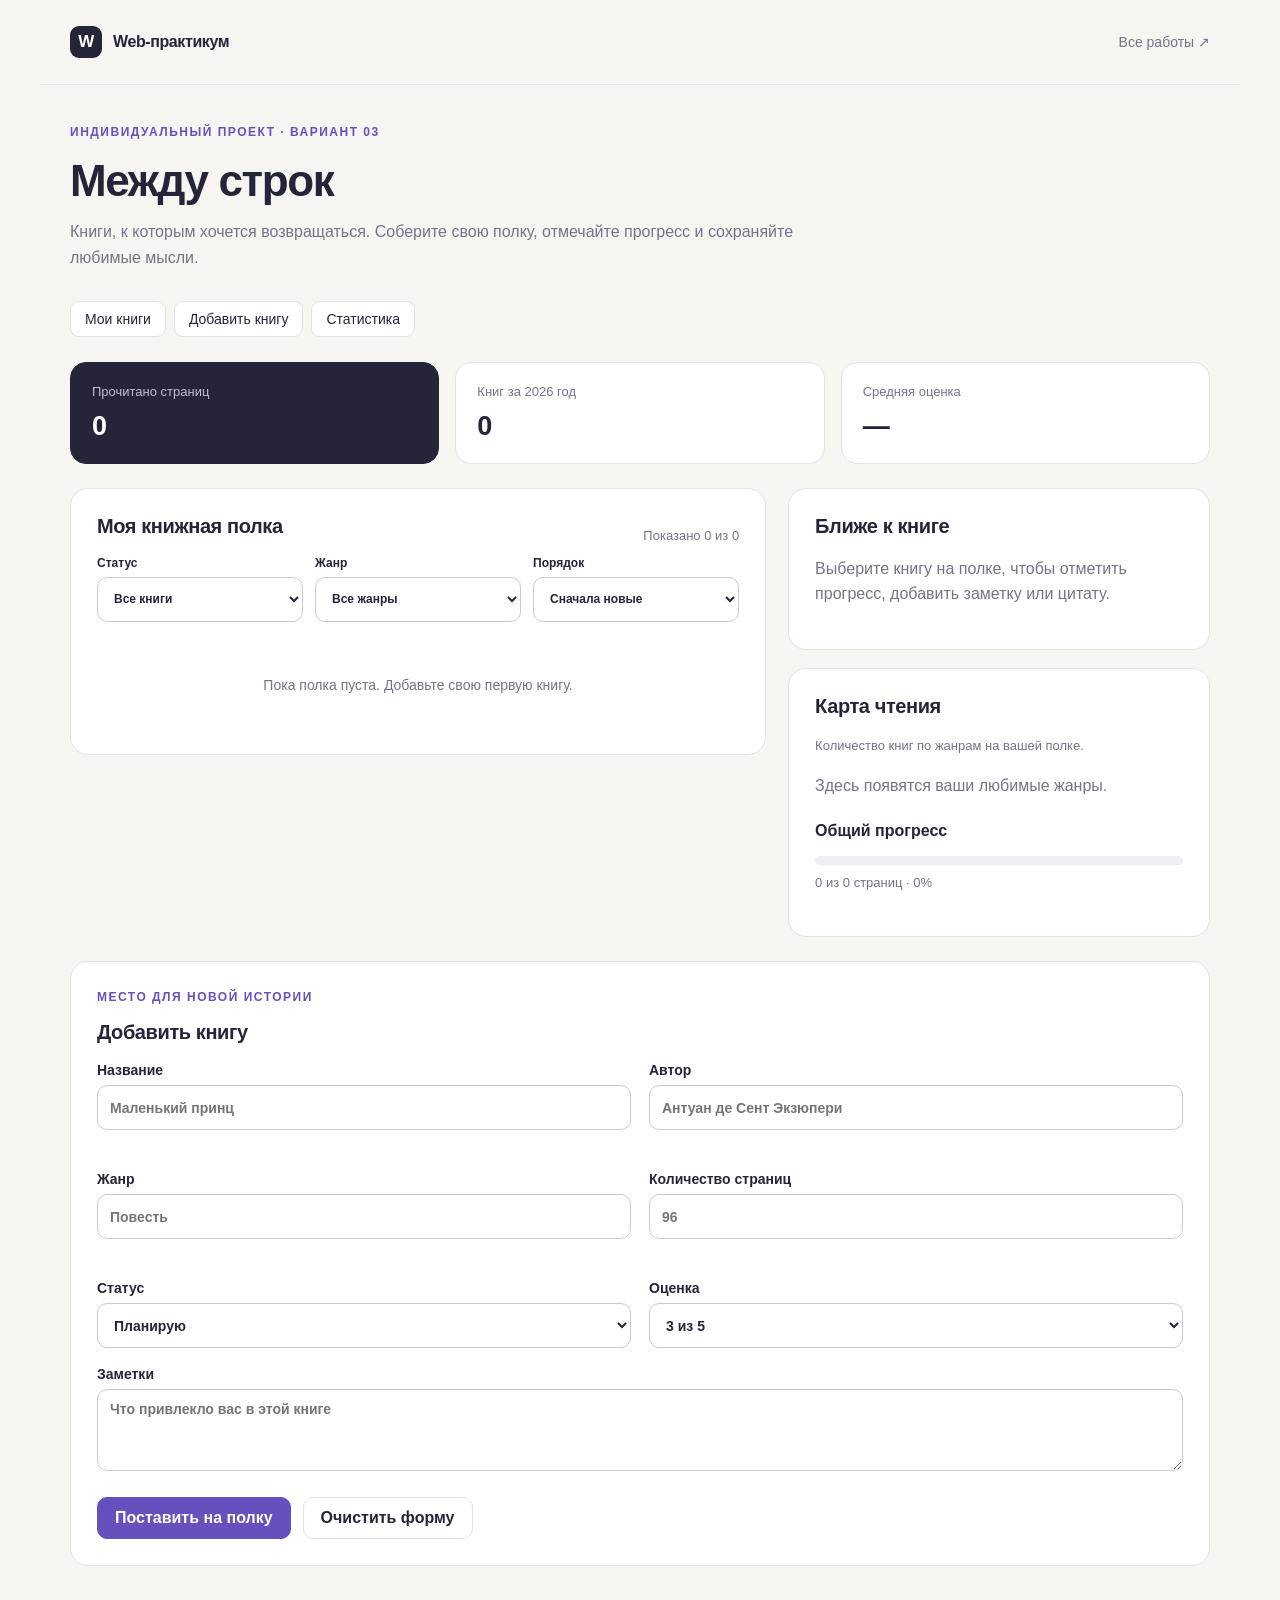
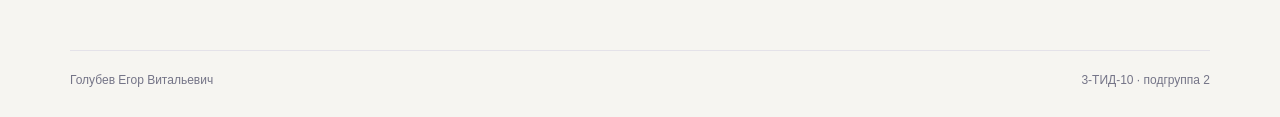
==== final/index.html @ 2875dff8 "Практические 1-4 и итоговый проект" ====
<!DOCTYPE html>
<html lang="ru"><head><meta charset="utf-8"><meta name="viewport" content="width=device-width, initial-scale=1">
<meta name="description" content="Между строк — учебная работа по Web-программированию">
<title>Между строк · Web-практикум</title><link rel="icon" href="../assets/favicon.svg"><link rel="stylesheet" href="../shared.css"></head>
<body><header class="site-header"><a class="brand" href="../index.html"><span class="brand-icon">W</span> Web-практикум</a><a class="back" href="../index.html">Все работы ↗</a></header>
<main><div class="page-heading"><p class="eyebrow">Индивидуальный проект · Вариант 03</p><h1>Между строк</h1><p class="lead">Книги, к которым хочется возвращаться. Соберите свою полку, отмечайте прогресс и сохраняйте любимые мысли.</p></div>
<nav class="tabs" aria-label="Разделы приложения"><a href="#books">Мои книги</a><a href="#add">Добавить книгу</a><a href="#statistics">Статистика</a></nav><section id="statistics"><div class="stats"><div class="stat balance"><span>Прочитано страниц</span><strong id="pages-total">0</strong></div><div class="stat"><span>Книг за <span id="stats-year" style="display:inline"></span> год</span><strong id="books-year">0</strong></div><div class="stat"><span>Средняя оценка</span><strong id="average-rating">—</strong></div></div></section><div class="books-layout"><section id="books" class="panel"><div class="between"><h2>Моя книжная полка</h2><span id="books-count" class="count">0 книг</span></div><div class="filters book-filters"><label>Статус<select id="filter-status"><option value="">Все книги</option><option value="reading">Читаю</option><option value="finished">Прочитано</option><option value="planned">Планирую</option></select></label><label>Жанр<select id="filter-genre"><option value="">Все жанры</option></select></label><label>Порядок<select id="sort"><option value="added">Сначала новые</option><option value="title">По названию</option><option value="author">По автору</option><option value="rating">По оценке</option></select></label></div><div id="book-list" class="book-list"></div><div id="books-empty" class="empty">Пока полка пуста.<br>Добавьте книгу, с которой начнётся ваша история.</div></section><aside class="stack"><section id="book-detail" class="panel"><h2>Ближе к книге</h2><p id="detail-empty" class="muted">Выберите книгу на полке, чтобы отметить прогресс, добавить заметку или цитату.</p><div id="detail-content" hidden><p id="detail-genre" class="eyebrow"></p><h2 id="detail-title"></h2><p id="detail-author" class="muted"></p><div class="row" style="margin-bottom:18px"><span id="detail-status" class="pill"></span><span id="detail-rating" class="count"></span></div><label>Статус<select id="detail-status-input"><option value="planned">Планирую</option><option value="reading">Читаю</option><option value="finished">Прочитано</option></select></label><label style="margin-top:16px">Прочитано страниц<input id="progress-input" type="text" inputmode="numeric" aria-describedby="progress-error"></label><div id="progress-error" class="error" aria-live="polite"></div><div class="bar-track"><div id="progress-bar" class="bar-fill" style="width:0%"></div></div><p id="progress-text" class="hint" style="margin-top:8px"></p><label>Мои заметки<textarea id="note" rows="3" aria-describedby="note-error"></textarea></label><div id="note-error" class="error" aria-live="polite"></div><div class="row"><button id="save-note" class="primary small">Сохранить заметку</button><span id="note-draft" class="count"></span></div><h3 style="margin-top:25px">Любимые цитаты</h3><ul id="quote-list" class="quote-list"></ul><form id="quote-form" novalidate><label>Новая цитата<textarea id="quote" rows="2" placeholder="Строка, которую хочется запомнить"></textarea></label><div id="quote-error" class="error" aria-live="polite"></div><button type="submit" class="small">Добавить цитату</button></form><button id="delete-book" class="quiet small danger" style="margin-top:25px">Удалить книгу</button></div></section><section class="panel"><h2>Карта чтения</h2><p class="hint">Количество книг по жанрам на вашей полке.</p><div id="genre-chart" role="img" aria-label="Распределение книг по жанрам"></div><p id="genre-empty" class="muted">Здесь появятся ваши любимые жанры.</p><h3 style="margin-top:24px">Общий прогресс</h3><div class="bar-track"><div id="overall-progress" class="bar-fill" style="width:0%"></div></div><p id="overall-text" class="hint" style="margin-top:8px">0 из 0 страниц</p></section></aside></div><section id="add" class="panel" style="margin-top:24px"><p class="eyebrow">Место для новой истории</p><h2>Добавить книгу</h2><form id="book-form" novalidate><div class="fields"><label>Название<input id="title" type="text" placeholder="Маленький принц" aria-describedby="title-error"><div id="title-error" class="error" aria-live="polite"></div></label><label>Автор<input id="author" type="text" placeholder="Антуан де Сент Экзюпери" aria-describedby="author-error"><div id="author-error" class="error" aria-live="polite"></div></label><label>Жанр<input id="genre" type="text" list="genres" placeholder="Повесть" aria-describedby="genre-error"><datalist id="genres"><option value="Роман"><option value="Повесть"><option value="Фантастика"><option value="Научпоп"><option value="Поэзия"></datalist><div id="genre-error" class="error" aria-live="polite"></div></label><label>Количество страниц<input id="pages" type="text" inputmode="numeric" placeholder="96" aria-describedby="pages-error"><div id="pages-error" class="error" aria-live="polite"></div></label><label>Статус<select id="status"><option value="planned">Планирую</option><option value="reading">Читаю</option><option value="finished">Прочитано</option></select></label><label>Оценка<select id="rating"><option value="1">1 из 5</option><option value="2">2 из 5</option><option value="3" selected>3 из 5</option><option value="4">4 из 5</option><option value="5">5 из 5</option></select></label><label class="full">Заметки<textarea id="notes" rows="2" placeholder="Что привлекло вас в этой книге" aria-describedby="notes-error"></textarea><div id="notes-error" class="error" aria-live="polite"></div></label></div><div class="row"><button class="primary" type="submit">Поставить на полку</button><button id="reset-book-form" type="button" class="quiet">Очистить форму</button></div></form></section><div id="book-notice" class="status-line" role="status"></div></main>
<footer>Голубев Егор Витальевич <span>3-ТИД-10 · подгруппа 2</span></footer><script src="app.js"></script></body></html>
---- shared.css ----
:root{--ink:#252438;--muted:#747487;--bg:#f6f5f1;--paper:#fff;--line:#e4e2e9;--accent:#6550bd;--soft:#eee9fa;--green:#20705b;--red:#ba3c53;--radius:18px;font-family:Segoe UI,Arial,sans-serif;color:var(--ink);background:var(--bg);font-synthesis:none}
*{box-sizing:border-box}body{margin:0}a{color:inherit}button,input,select,textarea{font:inherit}button,a,input,select,textarea{-webkit-tap-highlight-color:transparent}button{cursor:pointer}button:disabled{cursor:not-allowed;opacity:.45}button,input,select,textarea{border-radius:10px}button{border:1px solid var(--line);padding:11px 17px;background:white;color:var(--ink);font-weight:600;transition:background .15s,transform .15s}button:hover:not(:disabled){background:var(--soft)}button:active:not(:disabled){transform:translateY(1px)}button.primary{background:var(--accent);border-color:var(--accent);color:#fff}button.primary:hover:not(:disabled){background:#503ca2}.danger{color:var(--red)}.quiet{background:transparent}.small{padding:7px 11px;font-size:13px}
:focus-visible{outline:3px solid #a697e8;outline-offset:3px}input,select,textarea{width:100%;min-height:45px;padding:11px 12px;border:1px solid #cbc8d4;background:#fff;color:var(--ink)}textarea{resize:vertical;min-height:82px}input[aria-invalid=true],textarea[aria-invalid=true]{border-color:var(--red);background:#fff8f9}input[type=checkbox]{width:auto;min-height:auto}input[type=month]{max-width:240px}label{display:block;font-weight:600;font-size:14px}label input,label select,label textarea{margin-top:7px}label small{display:block;color:var(--muted);font-weight:400;font-size:12px;line-height:1.5;margin-top:5px}h1,h2,h3,p{margin-top:0}h1{font-size:clamp(30px,4vw,44px);font-weight:650;letter-spacing:-1.4px;line-height:1.12;margin-bottom:14px}h2{font-size:20px;font-weight:650;letter-spacing:-.4px;margin-bottom:18px}h3{font-size:16px}p{line-height:1.6}.muted{color:var(--muted)}.eyebrow{font-size:12px;font-weight:700;letter-spacing:1.5px;text-transform:uppercase;color:var(--accent);margin-bottom:14px}.lead{color:var(--muted);max-width:760px;font-size:16px}.site-header{max-width:1200px;margin:auto;padding:26px 30px;display:flex;justify-content:space-between;align-items:center;border-bottom:1px solid var(--line)}.brand{text-decoration:none;display:flex;gap:11px;align-items:center;font-weight:650;letter-spacing:-.4px}.brand-icon{background:var(--ink);color:white;font-size:17px;display:grid;place-items:center;width:32px;height:32px;border-radius:9px}.back{text-decoration:none;font-size:14px;color:var(--muted)}main{max-width:1200px;padding:38px 30px 50px;margin:auto}.page-heading{margin-bottom:30px}.panel{background:var(--paper);border:1px solid var(--line);border-radius:var(--radius);padding:26px}.layout{display:grid;grid-template-columns:320px 1fr;gap:22px;align-items:start}.layout.wide{grid-template-columns:1fr 1.2fr}.stack{display:grid;gap:18px}.fields{display:grid;grid-template-columns:1fr 1fr;gap:18px}.full{grid-column:1/-1}.row{display:flex;gap:12px;align-items:center;flex-wrap:wrap}.between{display:flex;align-items:center;justify-content:space-between;gap:12px}.hint{font-size:13px;color:var(--muted);margin:0 0 16px}.error{min-height:18px;font-size:12px;color:var(--red);margin-top:5px;font-weight:400;line-height:1.4}.message{border-left:3px solid var(--accent);background:var(--soft);padding:15px 18px;border-radius:0 9px 9px 0;font-size:14px;min-height:52px}.message:empty{display:none}.empty{padding:35px 18px;text-align:center;color:var(--muted);font-size:14px}.pill{display:inline-flex;border-radius:30px;padding:6px 11px;background:var(--soft);color:var(--accent);font-size:12px;font-weight:600}.count{font-variant-numeric:tabular-nums;color:var(--muted);font-size:13px}footer{max-width:1140px;margin:auto;border-top:1px solid var(--line);padding:22px 0 30px;font-size:12px;color:var(--muted);display:flex;justify-content:space-between;gap:15px}nav.tabs{display:flex;gap:8px;flex-wrap:wrap;margin:0 0 25px}nav.tabs a{padding:9px 14px;border:1px solid var(--line);border-radius:9px;font-size:14px;text-decoration:none;background:#fff}nav.tabs a:hover{background:var(--soft)}.cards{display:grid;grid-template-columns:repeat(2,1fr);gap:18px}.work-card{text-decoration:none;display:flex;flex-direction:column;padding:26px;background:white;border:1px solid var(--line);border-radius:18px;min-height:200px;transition:transform .2s,border-color .2s}.work-card:hover{transform:translateY(-3px);border-color:#ac9cdb}.work-card p{color:var(--muted);font-size:14px;margin-bottom:22px}.work-card .card-link{margin-top:auto;color:var(--accent);font-size:14px;font-weight:600}.work-card.featured{background:var(--ink);color:#fff;grid-column:1/-1;min-height:190px}.featured p{color:#c9c4db}.featured .eyebrow,.featured .card-link{color:#cabaff}
/* Игровое поле */
.token-shelf{display:grid;gap:10px;min-height:145px}.token{display:flex;align-items:center;gap:9px;border:1px solid var(--line);padding:8px 10px;background:#fff;border-radius:11px;cursor:grab;font-size:13px}.token img{width:36px;height:36px;object-fit:cover;border-radius:50%;pointer-events:none}.token.selected{outline:2px solid var(--accent)}.game-grid{display:grid;grid-template-columns:repeat(4,minmax(0,1fr));gap:10px}.cell{padding:12px 10px;border:1px solid var(--line);border-radius:13px;min-height:128px;background:#faf9fd;cursor:pointer}.cell-number{font-size:11px;color:var(--muted);display:block;margin-bottom:8px}.cell strong{display:block;font-size:12px}.cell.special{background:#f2edfc;border-color:#e0d7f3}.cell.goal{background:#e9f5ee}.cell .tokens{display:flex;flex-direction:column;gap:5px;margin-top:10px}.cell .token{padding:4px;font-size:11px}.cell .token img{width:25px;height:25px}.drag-over{outline:3px dashed #9582d3;outline-offset:-4px}.dice{display:grid;place-items:center;background:var(--soft);width:52px;height:52px;border-radius:13px;font-size:26px;font-weight:700}.game-controls{margin-top:22px}.board-note{font-size:12px;color:var(--muted);margin:12px 0 0}
/* Доска заметок */
.sticker-tray{min-height:370px;display:flex;flex-direction:column;gap:12px;padding-top:8px}.sticker{background:#fff1ac;box-shadow:0 4px 8px #332e2012;border:1px solid #ebda85;border-radius:3px 3px 12px 3px;min-height:105px;max-height:340px;overflow:auto;width:170px;padding:28px 13px 14px;position:relative;cursor:grab;overflow-wrap:anywhere;white-space:pre-wrap;font-size:14px}.sticker:nth-child(3n+2){background:#e4e0fb;border-color:#c9c0ef}.sticker:nth-child(3n){background:#dcf1e8;border-color:#bddfcc}.sticker button{position:absolute;right:5px;top:4px;padding:1px 6px;border:0;background:transparent;font-weight:400}.pinboard{position:relative;height:455px;min-width:0;overflow:hidden;border:1px solid #dfd5c4;border-radius:12px;background-color:#f1e7d7;background-image:radial-gradient(#d9ccb8 .8px,transparent .8px);background-size:10px 10px}.pinboard .sticker{position:absolute;touch-action:none;user-select:none}.pinboard-caption{position:absolute;inset:42% 15%;text-align:center;color:#8f806b;pointer-events:none;font-size:14px}
/* Открытки */
.postcard{padding:30px;border-radius:16px;min-height:220px;display:flex;flex-direction:column;justify-content:space-between;position:relative;overflow:hidden;isolation:isolate;overflow-wrap:anywhere}.postcard p{font-size:23px;line-height:1.35;white-space:pre-wrap;position:relative}.postcard small{font-size:13px;position:relative}.theme-linen{background:#f2eddf;color:#483d2f;border:1px solid #dbd1bb}.theme-night{background:linear-gradient(140deg,#22243b,#57507d);color:#fff}.theme-sunset{background:linear-gradient(135deg,#f8d8bc,#f5c0ce);color:#633e50}.theme-garden{background:linear-gradient(135deg,#e5f1dc,#bfdbbe);color:#234e3a}.theme-winter{background:linear-gradient(135deg,#f0f8ff,#b6d3ea);color:#254766}.theme-winter:before{content:'✧  ·  ✧  ·  ✧';position:absolute;right:14px;top:12px;color:#fff;font-size:35px}.theme-garden:before{content:'';position:absolute;right:-35px;bottom:-40px;width:200px;height:200px;border:20px solid #729c7850;border-radius:50%}.postcard-history{display:grid;grid-template-columns:repeat(2,minmax(0,1fr));gap:18px}.history-item{position:relative}.history-item .postcard{min-height:210px}.history-item>button{position:absolute;right:9px;bottom:8px;padding:5px 8px;font-size:11px}.preview-title{margin-bottom:13px}.status-line{margin-top:14px;min-height:20px;color:var(--green);font-size:13px}
/* Финансы */
.finance-hero{display:flex;justify-content:space-between;align-items:end;gap:20px;margin-bottom:26px}.finance-hero .page-heading{margin-bottom:0}.stats{display:grid;grid-template-columns:repeat(3,1fr);gap:16px;margin-bottom:24px}.stat{background:#fff;border:1px solid var(--line);border-radius:16px;padding:21px}.stat.balance{background:var(--ink);color:white;border-color:var(--ink)}.stat span{font-size:13px;display:block;margin-bottom:12px;color:var(--muted)}.stat.balance span{color:#c5bed8}.stat strong{font-size:27px;font-weight:650;letter-spacing:-.8px;font-variant-numeric:tabular-nums}.positive{color:var(--green)}.negative{color:var(--red)}.filters{display:grid;grid-template-columns:1fr 1fr 1fr auto;gap:12px;align-items:end;margin-bottom:20px}.filters label{font-size:12px}.table-wrap{overflow:auto}table{width:100%;border-collapse:collapse;font-size:13px}th{text-align:left;font-size:11px;letter-spacing:.3px;color:var(--muted);font-weight:600;padding:12px 10px;border-bottom:1px solid var(--line)}td{padding:15px 10px;border-bottom:1px solid #eeeaf3;max-width:250px;overflow-wrap:anywhere}td.amount{text-align:right;white-space:nowrap;font-variant-numeric:tabular-nums}th.amount{text-align:right}.finance-layout{display:grid;grid-template-columns:1.6fr 1fr;gap:22px;align-items:start}.chart-row{margin:18px 0}.chart-label{display:flex;justify-content:space-between;gap:12px;font-size:13px;margin-bottom:8px}.bar-track{height:9px;background:#f0edf5;border-radius:10px;overflow:hidden}.bar-fill{height:100%;background:var(--accent);border-radius:10px;transition:width .25s}.chart-row:nth-child(3n) .bar-fill{background:#d4a46f}.chart-row:nth-child(3n+1) .bar-fill{background:#73a795}.finance-form{margin-top:24px}.detail-text{font-size:12px;color:var(--muted);line-height:1.6}.no-margin{margin:0}
.layout>*,.finance-layout>*{min-width:0}.table-wrap table{min-width:580px}
@media(max-width:850px){.layout,.layout.wide,.finance-layout{grid-template-columns:1fr}.token-shelf{grid-template-columns:repeat(3,1fr);min-height:50px}.sticker-tray{min-height:130px;flex-direction:row;flex-wrap:wrap}.game-grid{grid-template-columns:repeat(4,1fr)}.finance-hero{align-items:start;flex-direction:column}.stats{gap:10px}.stat{padding:16px}.stat strong{font-size:23px}.filters{grid-template-columns:1fr 1fr}.postcard-history{grid-template-columns:1fr}.finance-form .fields{grid-template-columns:1fr 1fr}}
@media(max-width:540px){.site-header{padding:19px 18px}main{padding:28px 18px}.panel{padding:19px}.fields,.cards{grid-template-columns:1fr}.work-card.featured{grid-column:auto}footer{margin:0 18px;flex-direction:column}.game-grid{gap:6px}.cell{padding:9px 5px;min-height:120px}.cell strong{font-size:10px}.cell .token span{display:none}.token{flex-direction:column;font-size:11px}.cell .token{display:inline-flex}.stats{grid-template-columns:1fr}.stat{display:flex;align-items:center;justify-content:space-between}.stat span{margin:0}.filters{grid-template-columns:1fr 1fr}.pinboard{height:420px}.finance-form .fields{grid-template-columns:1fr}.full{grid-column:auto}.postcard p{font-size:21px}}
@media(prefers-reduced-motion:reduce){*{transition:none!important;scroll-behavior:auto!important}}

.books-layout{display:grid;grid-template-columns:1.65fr 1fr;gap:22px;align-items:start}.books-layout>*{min-width:0}.book-filters{grid-template-columns:1fr 1fr 1fr}.book-list{display:grid;grid-template-columns:repeat(2,minmax(0,1fr));gap:18px}.book-card{padding:0;border:1px solid var(--line);border-radius:13px;overflow:hidden;text-align:left;background:#fff;min-width:0}.book-card.selected{outline:2px solid var(--accent)}.book-cover{height:175px;padding:25px 20px 20px;display:flex;flex-direction:column;justify-content:space-between;background:#e7decf;border-left:9px solid #00000013;color:#403c32;overflow-wrap:anywhere}.book-cover.tone-1{background:#d9e4de;color:#2b5141}.book-cover.tone-2{background:#e2dded;color:#524269}.book-cover.tone-3{background:#e9d8cd;color:#654936}.book-cover.tone-4{background:#dce4ed;color:#35526d}.book-cover-title{font-size:20px;line-height:1.2;font-family:Georgia,serif;display:-webkit-box;-webkit-line-clamp:3;-webkit-box-orient:vertical;overflow:hidden}.book-cover-author{font-size:11px;letter-spacing:.5px}.book-meta{padding:14px;display:grid;gap:9px}.book-meta .between{font-size:12px}.book-meta .bar-track{height:5px}.quote-list{list-style:none;padding:0;margin-bottom:12px}.quote-list li{padding:10px 0;border-bottom:1px solid var(--line);font-size:13px;overflow-wrap:anywhere;display:flex;align-items:start;gap:10px}.quote-list li span{flex:1}.quote-list li button{padding:0 6px;border:0;background:transparent}.book-meta p{margin:0;font-size:13px;overflow-wrap:anywhere}#detail-title,#detail-author{overflow-wrap:anywhere}#stats-year{color:inherit}
@media(max-width:900px){.books-layout{grid-template-columns:1fr}.books-layout>aside{display:grid;grid-template-columns:1fr 1fr;align-items:start}}@media(max-width:600px){.book-filters{grid-template-columns:1fr}.book-list{gap:12px}.book-cover{height:165px;padding:20px 12px}.book-cover-title{font-size:17px}.books-layout>aside{grid-template-columns:1fr}.book-meta{padding:10px}.book-meta .between{align-items:start;flex-direction:column}}
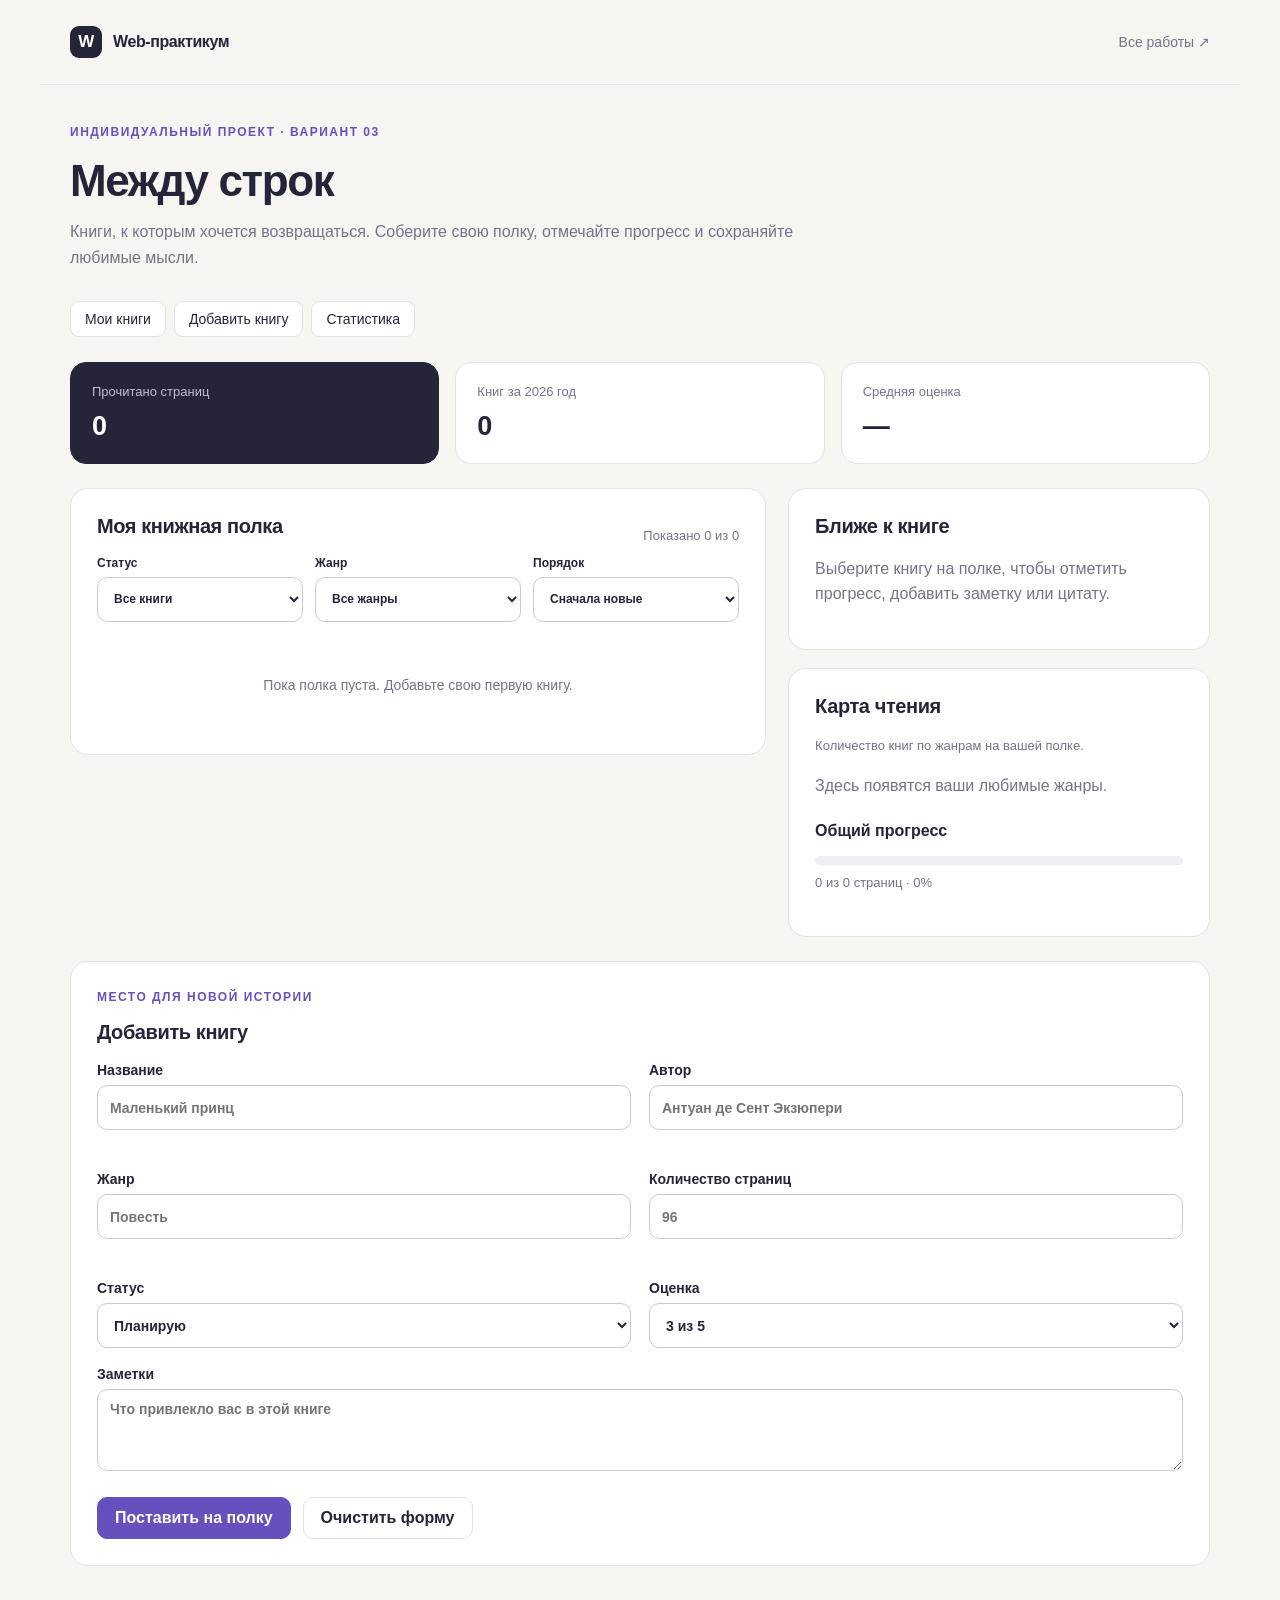
==== commit a045b721: "Упростил страницы, убрал подписи внизу" ====
--- a/final/index.html
+++ b/final/index.html
@@ -5,4 +5,4 @@
 <body><header class="site-header"><a class="brand" href="../index.html"><span class="brand-icon">W</span> Web-практикум</a><a class="back" href="../index.html">Все работы ↗</a></header>
 <main><div class="page-heading"><p class="eyebrow">Индивидуальный проект · Вариант 03</p><h1>Между строк</h1><p class="lead">Книги, к которым хочется возвращаться. Соберите свою полку, отмечайте прогресс и сохраняйте любимые мысли.</p></div>
 <nav class="tabs" aria-label="Разделы приложения"><a href="#books">Мои книги</a><a href="#add">Добавить книгу</a><a href="#statistics">Статистика</a></nav><section id="statistics"><div class="stats"><div class="stat balance"><span>Прочитано страниц</span><strong id="pages-total">0</strong></div><div class="stat"><span>Книг за <span id="stats-year" style="display:inline"></span> год</span><strong id="books-year">0</strong></div><div class="stat"><span>Средняя оценка</span><strong id="average-rating">—</strong></div></div></section><div class="books-layout"><section id="books" class="panel"><div class="between"><h2>Моя книжная полка</h2><span id="books-count" class="count">0 книг</span></div><div class="filters book-filters"><label>Статус<select id="filter-status"><option value="">Все книги</option><option value="reading">Читаю</option><option value="finished">Прочитано</option><option value="planned">Планирую</option></select></label><label>Жанр<select id="filter-genre"><option value="">Все жанры</option></select></label><label>Порядок<select id="sort"><option value="added">Сначала новые</option><option value="title">По названию</option><option value="author">По автору</option><option value="rating">По оценке</option></select></label></div><div id="book-list" class="book-list"></div><div id="books-empty" class="empty">Пока полка пуста.<br>Добавьте книгу, с которой начнётся ваша история.</div></section><aside class="stack"><section id="book-detail" class="panel"><h2>Ближе к книге</h2><p id="detail-empty" class="muted">Выберите книгу на полке, чтобы отметить прогресс, добавить заметку или цитату.</p><div id="detail-content" hidden><p id="detail-genre" class="eyebrow"></p><h2 id="detail-title"></h2><p id="detail-author" class="muted"></p><div class="row" style="margin-bottom:18px"><span id="detail-status" class="pill"></span><span id="detail-rating" class="count"></span></div><label>Статус<select id="detail-status-input"><option value="planned">Планирую</option><option value="reading">Читаю</option><option value="finished">Прочитано</option></select></label><label style="margin-top:16px">Прочитано страниц<input id="progress-input" type="text" inputmode="numeric" aria-describedby="progress-error"></label><div id="progress-error" class="error" aria-live="polite"></div><div class="bar-track"><div id="progress-bar" class="bar-fill" style="width:0%"></div></div><p id="progress-text" class="hint" style="margin-top:8px"></p><label>Мои заметки<textarea id="note" rows="3" aria-describedby="note-error"></textarea></label><div id="note-error" class="error" aria-live="polite"></div><div class="row"><button id="save-note" class="primary small">Сохранить заметку</button><span id="note-draft" class="count"></span></div><h3 style="margin-top:25px">Любимые цитаты</h3><ul id="quote-list" class="quote-list"></ul><form id="quote-form" novalidate><label>Новая цитата<textarea id="quote" rows="2" placeholder="Строка, которую хочется запомнить"></textarea></label><div id="quote-error" class="error" aria-live="polite"></div><button type="submit" class="small">Добавить цитату</button></form><button id="delete-book" class="quiet small danger" style="margin-top:25px">Удалить книгу</button></div></section><section class="panel"><h2>Карта чтения</h2><p class="hint">Количество книг по жанрам на вашей полке.</p><div id="genre-chart" role="img" aria-label="Распределение книг по жанрам"></div><p id="genre-empty" class="muted">Здесь появятся ваши любимые жанры.</p><h3 style="margin-top:24px">Общий прогресс</h3><div class="bar-track"><div id="overall-progress" class="bar-fill" style="width:0%"></div></div><p id="overall-text" class="hint" style="margin-top:8px">0 из 0 страниц</p></section></aside></div><section id="add" class="panel" style="margin-top:24px"><p class="eyebrow">Место для новой истории</p><h2>Добавить книгу</h2><form id="book-form" novalidate><div class="fields"><label>Название<input id="title" type="text" placeholder="Маленький принц" aria-describedby="title-error"><div id="title-error" class="error" aria-live="polite"></div></label><label>Автор<input id="author" type="text" placeholder="Антуан де Сент Экзюпери" aria-describedby="author-error"><div id="author-error" class="error" aria-live="polite"></div></label><label>Жанр<input id="genre" type="text" list="genres" placeholder="Повесть" aria-describedby="genre-error"><datalist id="genres"><option value="Роман"><option value="Повесть"><option value="Фантастика"><option value="Научпоп"><option value="Поэзия"></datalist><div id="genre-error" class="error" aria-live="polite"></div></label><label>Количество страниц<input id="pages" type="text" inputmode="numeric" placeholder="96" aria-describedby="pages-error"><div id="pages-error" class="error" aria-live="polite"></div></label><label>Статус<select id="status"><option value="planned">Планирую</option><option value="reading">Читаю</option><option value="finished">Прочитано</option></select></label><label>Оценка<select id="rating"><option value="1">1 из 5</option><option value="2">2 из 5</option><option value="3" selected>3 из 5</option><option value="4">4 из 5</option><option value="5">5 из 5</option></select></label><label class="full">Заметки<textarea id="notes" rows="2" placeholder="Что привлекло вас в этой книге" aria-describedby="notes-error"></textarea><div id="notes-error" class="error" aria-live="polite"></div></label></div><div class="row"><button class="primary" type="submit">Поставить на полку</button><button id="reset-book-form" type="button" class="quiet">Очистить форму</button></div></form></section><div id="book-notice" class="status-line" role="status"></div></main>
-<footer>Голубев Егор Витальевич <span>3-ТИД-10 · подгруппа 2</span></footer><script src="app.js"></script></body></html>
+<script src="app.js"></script></body></html>
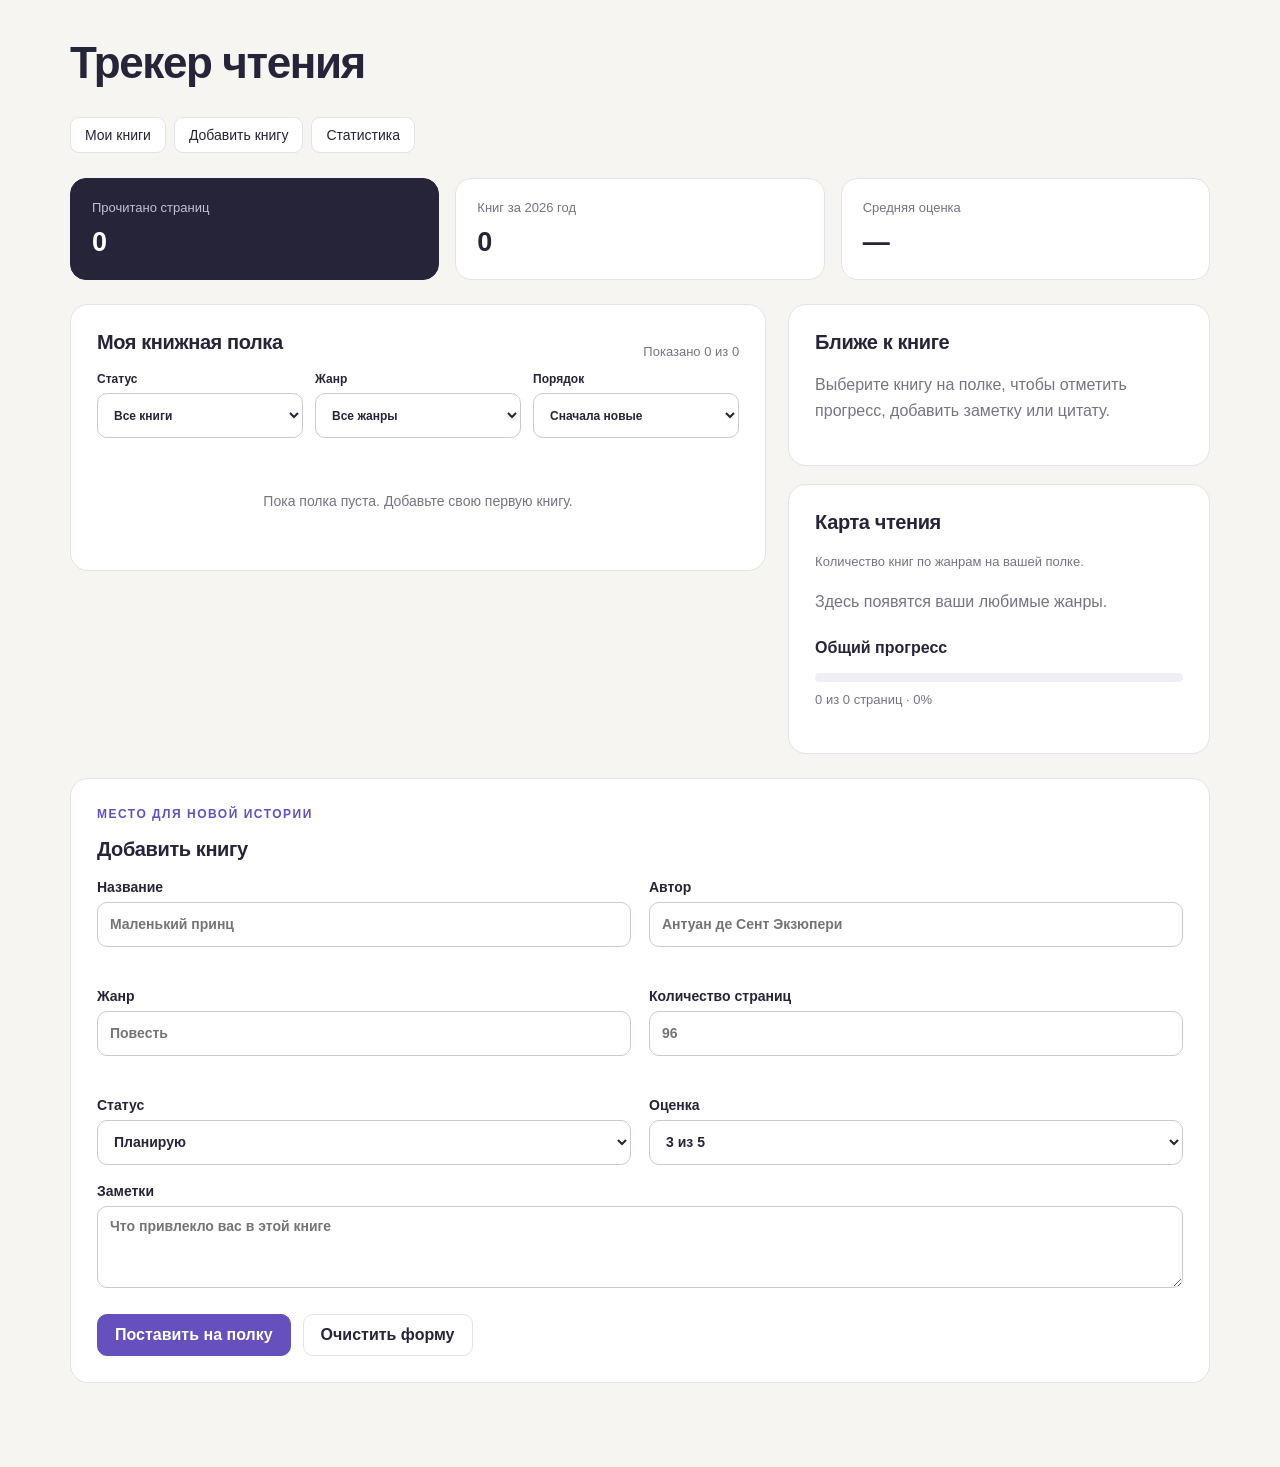
==== commit 3b254961: "Убрал общую навигацию между работами" ====
--- a/final/index.html
+++ b/final/index.html
@@ -1,8 +1,215 @@
-<!DOCTYPE html>
-<html lang="ru"><head><meta charset="utf-8"><meta name="viewport" content="width=device-width, initial-scale=1">
-<meta name="description" content="Между строк — учебная работа по Web-программированию">
-<title>Между строк · Web-практикум</title><link rel="icon" href="../assets/favicon.svg"><link rel="stylesheet" href="../shared.css"></head>
-<body><header class="site-header"><a class="brand" href="../index.html"><span class="brand-icon">W</span> Web-практикум</a><a class="back" href="../index.html">Все работы ↗</a></header>
-<main><div class="page-heading"><p class="eyebrow">Индивидуальный проект · Вариант 03</p><h1>Между строк</h1><p class="lead">Книги, к которым хочется возвращаться. Соберите свою полку, отмечайте прогресс и сохраняйте любимые мысли.</p></div>
-<nav class="tabs" aria-label="Разделы приложения"><a href="#books">Мои книги</a><a href="#add">Добавить книгу</a><a href="#statistics">Статистика</a></nav><section id="statistics"><div class="stats"><div class="stat balance"><span>Прочитано страниц</span><strong id="pages-total">0</strong></div><div class="stat"><span>Книг за <span id="stats-year" style="display:inline"></span> год</span><strong id="books-year">0</strong></div><div class="stat"><span>Средняя оценка</span><strong id="average-rating">—</strong></div></div></section><div class="books-layout"><section id="books" class="panel"><div class="between"><h2>Моя книжная полка</h2><span id="books-count" class="count">0 книг</span></div><div class="filters book-filters"><label>Статус<select id="filter-status"><option value="">Все книги</option><option value="reading">Читаю</option><option value="finished">Прочитано</option><option value="planned">Планирую</option></select></label><label>Жанр<select id="filter-genre"><option value="">Все жанры</option></select></label><label>Порядок<select id="sort"><option value="added">Сначала новые</option><option value="title">По названию</option><option value="author">По автору</option><option value="rating">По оценке</option></select></label></div><div id="book-list" class="book-list"></div><div id="books-empty" class="empty">Пока полка пуста.<br>Добавьте книгу, с которой начнётся ваша история.</div></section><aside class="stack"><section id="book-detail" class="panel"><h2>Ближе к книге</h2><p id="detail-empty" class="muted">Выберите книгу на полке, чтобы отметить прогресс, добавить заметку или цитату.</p><div id="detail-content" hidden><p id="detail-genre" class="eyebrow"></p><h2 id="detail-title"></h2><p id="detail-author" class="muted"></p><div class="row" style="margin-bottom:18px"><span id="detail-status" class="pill"></span><span id="detail-rating" class="count"></span></div><label>Статус<select id="detail-status-input"><option value="planned">Планирую</option><option value="reading">Читаю</option><option value="finished">Прочитано</option></select></label><label style="margin-top:16px">Прочитано страниц<input id="progress-input" type="text" inputmode="numeric" aria-describedby="progress-error"></label><div id="progress-error" class="error" aria-live="polite"></div><div class="bar-track"><div id="progress-bar" class="bar-fill" style="width:0%"></div></div><p id="progress-text" class="hint" style="margin-top:8px"></p><label>Мои заметки<textarea id="note" rows="3" aria-describedby="note-error"></textarea></label><div id="note-error" class="error" aria-live="polite"></div><div class="row"><button id="save-note" class="primary small">Сохранить заметку</button><span id="note-draft" class="count"></span></div><h3 style="margin-top:25px">Любимые цитаты</h3><ul id="quote-list" class="quote-list"></ul><form id="quote-form" novalidate><label>Новая цитата<textarea id="quote" rows="2" placeholder="Строка, которую хочется запомнить"></textarea></label><div id="quote-error" class="error" aria-live="polite"></div><button type="submit" class="small">Добавить цитату</button></form><button id="delete-book" class="quiet small danger" style="margin-top:25px">Удалить книгу</button></div></section><section class="panel"><h2>Карта чтения</h2><p class="hint">Количество книг по жанрам на вашей полке.</p><div id="genre-chart" role="img" aria-label="Распределение книг по жанрам"></div><p id="genre-empty" class="muted">Здесь появятся ваши любимые жанры.</p><h3 style="margin-top:24px">Общий прогресс</h3><div class="bar-track"><div id="overall-progress" class="bar-fill" style="width:0%"></div></div><p id="overall-text" class="hint" style="margin-top:8px">0 из 0 страниц</p></section></aside></div><section id="add" class="panel" style="margin-top:24px"><p class="eyebrow">Место для новой истории</p><h2>Добавить книгу</h2><form id="book-form" novalidate><div class="fields"><label>Название<input id="title" type="text" placeholder="Маленький принц" aria-describedby="title-error"><div id="title-error" class="error" aria-live="polite"></div></label><label>Автор<input id="author" type="text" placeholder="Антуан де Сент Экзюпери" aria-describedby="author-error"><div id="author-error" class="error" aria-live="polite"></div></label><label>Жанр<input id="genre" type="text" list="genres" placeholder="Повесть" aria-describedby="genre-error"><datalist id="genres"><option value="Роман"><option value="Повесть"><option value="Фантастика"><option value="Научпоп"><option value="Поэзия"></datalist><div id="genre-error" class="error" aria-live="polite"></div></label><label>Количество страниц<input id="pages" type="text" inputmode="numeric" placeholder="96" aria-describedby="pages-error"><div id="pages-error" class="error" aria-live="polite"></div></label><label>Статус<select id="status"><option value="planned">Планирую</option><option value="reading">Читаю</option><option value="finished">Прочитано</option></select></label><label>Оценка<select id="rating"><option value="1">1 из 5</option><option value="2">2 из 5</option><option value="3" selected>3 из 5</option><option value="4">4 из 5</option><option value="5">5 из 5</option></select></label><label class="full">Заметки<textarea id="notes" rows="2" placeholder="Что привлекло вас в этой книге" aria-describedby="notes-error"></textarea><div id="notes-error" class="error" aria-live="polite"></div></label></div><div class="row"><button class="primary" type="submit">Поставить на полку</button><button id="reset-book-form" type="button" class="quiet">Очистить форму</button></div></form></section><div id="book-notice" class="status-line" role="status"></div></main>
-<script src="app.js"></script></body></html>
+<!doctype html>
+<html lang="ru">
+  <head>
+    <meta charset="utf-8" />
+    <meta name="viewport" content="width=device-width, initial-scale=1" />
+    <meta name="description" content="Трекер чтения книг" />
+    <title>Трекер чтения</title>
+    <link rel="stylesheet" href="../shared.css?v=20261026-single1" />
+  </head>
+  <body>
+    <main>
+      <div class="page-heading">
+        <h1>Трекер чтения</h1>
+      </div>
+      <nav class="tabs" aria-label="Разделы приложения">
+        <a href="#books">Мои книги</a><a href="#add">Добавить книгу</a
+        ><a href="#statistics">Статистика</a>
+      </nav>
+      <section id="statistics">
+        <div class="stats">
+          <div class="stat balance">
+            <span>Прочитано страниц</span><strong id="pages-total">0</strong>
+          </div>
+          <div class="stat">
+            <span>Книг за <span id="stats-year" style="display: inline"></span> год</span
+            ><strong id="books-year">0</strong>
+          </div>
+          <div class="stat">
+            <span>Средняя оценка</span><strong id="average-rating">—</strong>
+          </div>
+        </div>
+      </section>
+      <div class="books-layout">
+        <section id="books" class="panel">
+          <div class="between">
+            <h2>Моя книжная полка</h2>
+            <span id="books-count" class="count">0 книг</span>
+          </div>
+          <div class="filters book-filters">
+            <label
+              >Статус<select id="filter-status">
+                <option value="">Все книги</option>
+                <option value="reading">Читаю</option>
+                <option value="finished">Прочитано</option>
+                <option value="planned">Планирую</option>
+              </select></label
+            ><label
+              >Жанр<select id="filter-genre">
+                <option value="">Все жанры</option>
+              </select></label
+            ><label
+              >Порядок<select id="sort">
+                <option value="added">Сначала новые</option>
+                <option value="title">По названию</option>
+                <option value="author">По автору</option>
+                <option value="rating">По оценке</option>
+              </select></label
+            >
+          </div>
+          <div id="book-list" class="book-list"></div>
+          <div id="books-empty" class="empty">
+            Пока полка пуста.<br />Добавьте книгу, с которой начнётся ваша история.
+          </div>
+        </section>
+        <aside class="stack">
+          <section id="book-detail" class="panel">
+            <h2>Ближе к книге</h2>
+            <p id="detail-empty" class="muted">
+              Выберите книгу на полке, чтобы отметить прогресс, добавить заметку или цитату.
+            </p>
+            <div id="detail-content" hidden>
+              <p id="detail-genre" class="eyebrow"></p>
+              <h2 id="detail-title"></h2>
+              <p id="detail-author" class="muted"></p>
+              <div class="row" style="margin-bottom: 18px">
+                <span id="detail-status" class="pill"></span
+                ><span id="detail-rating" class="count"></span>
+              </div>
+              <label
+                >Статус<select id="detail-status-input">
+                  <option value="planned">Планирую</option>
+                  <option value="reading">Читаю</option>
+                  <option value="finished">Прочитано</option>
+                </select></label
+              ><label style="margin-top: 16px"
+                >Прочитано страниц<input
+                  id="progress-input"
+                  type="text"
+                  inputmode="numeric"
+                  aria-describedby="progress-error"
+              /></label>
+              <div id="progress-error" class="error" aria-live="polite"></div>
+              <div class="bar-track">
+                <div id="progress-bar" class="bar-fill" style="width: 0%"></div>
+              </div>
+              <p id="progress-text" class="hint" style="margin-top: 8px"></p>
+              <label
+                >Мои заметки<textarea
+                  id="note"
+                  rows="3"
+                  aria-describedby="note-error"
+                ></textarea>
+              </label>
+              <div id="note-error" class="error" aria-live="polite"></div>
+              <div class="row">
+                <button id="save-note" class="primary small">Сохранить заметку</button
+                ><span id="note-draft" class="count"></span>
+              </div>
+              <h3 style="margin-top: 25px">Любимые цитаты</h3>
+              <ul id="quote-list" class="quote-list"></ul>
+              <form id="quote-form" novalidate>
+                <label
+                  >Новая цитата<textarea
+                    id="quote"
+                    rows="2"
+                    placeholder="Строка, которую хочется запомнить"
+                  ></textarea>
+                </label>
+                <div id="quote-error" class="error" aria-live="polite"></div>
+                <button type="submit" class="small">Добавить цитату</button>
+              </form>
+              <button id="delete-book" class="quiet small danger" style="margin-top: 25px">
+                Удалить книгу
+              </button>
+            </div>
+          </section>
+          <section class="panel">
+            <h2>Карта чтения</h2>
+            <p class="hint">Количество книг по жанрам на вашей полке.</p>
+            <div id="genre-chart" role="img" aria-label="Распределение книг по жанрам"></div>
+            <p id="genre-empty" class="muted">Здесь появятся ваши любимые жанры.</p>
+            <h3 style="margin-top: 24px">Общий прогресс</h3>
+            <div class="bar-track">
+              <div id="overall-progress" class="bar-fill" style="width: 0%"></div>
+            </div>
+            <p id="overall-text" class="hint" style="margin-top: 8px">0 из 0 страниц</p>
+          </section>
+        </aside>
+      </div>
+      <section id="add" class="panel" style="margin-top: 24px">
+        <p class="eyebrow">Место для новой истории</p>
+        <h2>Добавить книгу</h2>
+        <form id="book-form" novalidate>
+          <div class="fields">
+            <label
+              >Название<input
+                id="title"
+                type="text"
+                placeholder="Маленький принц"
+                aria-describedby="title-error" />
+              <div id="title-error" class="error" aria-live="polite"></div></label
+            ><label
+              >Автор<input
+                id="author"
+                type="text"
+                placeholder="Антуан де Сент Экзюпери"
+                aria-describedby="author-error" />
+              <div id="author-error" class="error" aria-live="polite"></div></label
+            ><label
+              >Жанр<input
+                id="genre"
+                type="text"
+                list="genres"
+                placeholder="Повесть"
+                aria-describedby="genre-error" /><datalist id="genres">
+                <option value="Роман"></option>
+                <option value="Повесть"></option>
+                <option value="Фантастика"></option>
+                <option value="Научпоп"></option>
+                <option value="Поэзия"></option>
+              </datalist>
+              <div id="genre-error" class="error" aria-live="polite"></div></label
+            ><label
+              >Количество страниц<input
+                id="pages"
+                type="text"
+                inputmode="numeric"
+                placeholder="96"
+                aria-describedby="pages-error" />
+              <div id="pages-error" class="error" aria-live="polite"></div></label
+            ><label
+              >Статус<select id="status">
+                <option value="planned">Планирую</option>
+                <option value="reading">Читаю</option>
+                <option value="finished">Прочитано</option>
+              </select></label
+            ><label
+              >Оценка<select id="rating">
+                <option value="1">1 из 5</option>
+                <option value="2">2 из 5</option>
+                <option value="3" selected>3 из 5</option>
+                <option value="4">4 из 5</option>
+                <option value="5">5 из 5</option>
+              </select></label
+            ><label class="full"
+              >Заметки<textarea
+                id="notes"
+                rows="2"
+                placeholder="Что привлекло вас в этой книге"
+                aria-describedby="notes-error"
+              ></textarea>
+              <div id="notes-error" class="error" aria-live="polite"></div
+            ></label>
+          </div>
+          <div class="row">
+            <button class="primary" type="submit">Поставить на полку</button
+            ><button id="reset-book-form" type="button" class="quiet">Очистить форму</button>
+          </div>
+        </form>
+      </section>
+      <div id="book-notice" class="status-line" role="status"></div>
+    </main>
+    <script src="app.js?v=20261026-single1"></script>
+  </body>
+</html>
--- a/shared.css
+++ b/shared.css
@@ -1,18 +1,547 @@
-:root{--ink:#252438;--muted:#747487;--bg:#f6f5f1;--paper:#fff;--line:#e4e2e9;--accent:#6550bd;--soft:#eee9fa;--green:#20705b;--red:#ba3c53;--radius:18px;font-family:Segoe UI,Arial,sans-serif;color:var(--ink);background:var(--bg);font-synthesis:none}
-*{box-sizing:border-box}body{margin:0}a{color:inherit}button,input,select,textarea{font:inherit}button,a,input,select,textarea{-webkit-tap-highlight-color:transparent}button{cursor:pointer}button:disabled{cursor:not-allowed;opacity:.45}button,input,select,textarea{border-radius:10px}button{border:1px solid var(--line);padding:11px 17px;background:white;color:var(--ink);font-weight:600;transition:background .15s,transform .15s}button:hover:not(:disabled){background:var(--soft)}button:active:not(:disabled){transform:translateY(1px)}button.primary{background:var(--accent);border-color:var(--accent);color:#fff}button.primary:hover:not(:disabled){background:#503ca2}.danger{color:var(--red)}.quiet{background:transparent}.small{padding:7px 11px;font-size:13px}
-:focus-visible{outline:3px solid #a697e8;outline-offset:3px}input,select,textarea{width:100%;min-height:45px;padding:11px 12px;border:1px solid #cbc8d4;background:#fff;color:var(--ink)}textarea{resize:vertical;min-height:82px}input[aria-invalid=true],textarea[aria-invalid=true]{border-color:var(--red);background:#fff8f9}input[type=checkbox]{width:auto;min-height:auto}input[type=month]{max-width:240px}label{display:block;font-weight:600;font-size:14px}label input,label select,label textarea{margin-top:7px}label small{display:block;color:var(--muted);font-weight:400;font-size:12px;line-height:1.5;margin-top:5px}h1,h2,h3,p{margin-top:0}h1{font-size:clamp(30px,4vw,44px);font-weight:650;letter-spacing:-1.4px;line-height:1.12;margin-bottom:14px}h2{font-size:20px;font-weight:650;letter-spacing:-.4px;margin-bottom:18px}h3{font-size:16px}p{line-height:1.6}.muted{color:var(--muted)}.eyebrow{font-size:12px;font-weight:700;letter-spacing:1.5px;text-transform:uppercase;color:var(--accent);margin-bottom:14px}.lead{color:var(--muted);max-width:760px;font-size:16px}.site-header{max-width:1200px;margin:auto;padding:26px 30px;display:flex;justify-content:space-between;align-items:center;border-bottom:1px solid var(--line)}.brand{text-decoration:none;display:flex;gap:11px;align-items:center;font-weight:650;letter-spacing:-.4px}.brand-icon{background:var(--ink);color:white;font-size:17px;display:grid;place-items:center;width:32px;height:32px;border-radius:9px}.back{text-decoration:none;font-size:14px;color:var(--muted)}main{max-width:1200px;padding:38px 30px 50px;margin:auto}.page-heading{margin-bottom:30px}.panel{background:var(--paper);border:1px solid var(--line);border-radius:var(--radius);padding:26px}.layout{display:grid;grid-template-columns:320px 1fr;gap:22px;align-items:start}.layout.wide{grid-template-columns:1fr 1.2fr}.stack{display:grid;gap:18px}.fields{display:grid;grid-template-columns:1fr 1fr;gap:18px}.full{grid-column:1/-1}.row{display:flex;gap:12px;align-items:center;flex-wrap:wrap}.between{display:flex;align-items:center;justify-content:space-between;gap:12px}.hint{font-size:13px;color:var(--muted);margin:0 0 16px}.error{min-height:18px;font-size:12px;color:var(--red);margin-top:5px;font-weight:400;line-height:1.4}.message{border-left:3px solid var(--accent);background:var(--soft);padding:15px 18px;border-radius:0 9px 9px 0;font-size:14px;min-height:52px}.message:empty{display:none}.empty{padding:35px 18px;text-align:center;color:var(--muted);font-size:14px}.pill{display:inline-flex;border-radius:30px;padding:6px 11px;background:var(--soft);color:var(--accent);font-size:12px;font-weight:600}.count{font-variant-numeric:tabular-nums;color:var(--muted);font-size:13px}footer{max-width:1140px;margin:auto;border-top:1px solid var(--line);padding:22px 0 30px;font-size:12px;color:var(--muted);display:flex;justify-content:space-between;gap:15px}nav.tabs{display:flex;gap:8px;flex-wrap:wrap;margin:0 0 25px}nav.tabs a{padding:9px 14px;border:1px solid var(--line);border-radius:9px;font-size:14px;text-decoration:none;background:#fff}nav.tabs a:hover{background:var(--soft)}.cards{display:grid;grid-template-columns:repeat(2,1fr);gap:18px}.work-card{text-decoration:none;display:flex;flex-direction:column;padding:26px;background:white;border:1px solid var(--line);border-radius:18px;min-height:200px;transition:transform .2s,border-color .2s}.work-card:hover{transform:translateY(-3px);border-color:#ac9cdb}.work-card p{color:var(--muted);font-size:14px;margin-bottom:22px}.work-card .card-link{margin-top:auto;color:var(--accent);font-size:14px;font-weight:600}.work-card.featured{background:var(--ink);color:#fff;grid-column:1/-1;min-height:190px}.featured p{color:#c9c4db}.featured .eyebrow,.featured .card-link{color:#cabaff}
-/* Игровое поле */
-.token-shelf{display:grid;gap:10px;min-height:145px}.token{display:flex;align-items:center;gap:9px;border:1px solid var(--line);padding:8px 10px;background:#fff;border-radius:11px;cursor:grab;font-size:13px}.token img{width:36px;height:36px;object-fit:cover;border-radius:50%;pointer-events:none}.token.selected{outline:2px solid var(--accent)}.game-grid{display:grid;grid-template-columns:repeat(4,minmax(0,1fr));gap:10px}.cell{padding:12px 10px;border:1px solid var(--line);border-radius:13px;min-height:128px;background:#faf9fd;cursor:pointer}.cell-number{font-size:11px;color:var(--muted);display:block;margin-bottom:8px}.cell strong{display:block;font-size:12px}.cell.special{background:#f2edfc;border-color:#e0d7f3}.cell.goal{background:#e9f5ee}.cell .tokens{display:flex;flex-direction:column;gap:5px;margin-top:10px}.cell .token{padding:4px;font-size:11px}.cell .token img{width:25px;height:25px}.drag-over{outline:3px dashed #9582d3;outline-offset:-4px}.dice{display:grid;place-items:center;background:var(--soft);width:52px;height:52px;border-radius:13px;font-size:26px;font-weight:700}.game-controls{margin-top:22px}.board-note{font-size:12px;color:var(--muted);margin:12px 0 0}
-/* Доска заметок */
-.sticker-tray{min-height:370px;display:flex;flex-direction:column;gap:12px;padding-top:8px}.sticker{background:#fff1ac;box-shadow:0 4px 8px #332e2012;border:1px solid #ebda85;border-radius:3px 3px 12px 3px;min-height:105px;max-height:340px;overflow:auto;width:170px;padding:28px 13px 14px;position:relative;cursor:grab;overflow-wrap:anywhere;white-space:pre-wrap;font-size:14px}.sticker:nth-child(3n+2){background:#e4e0fb;border-color:#c9c0ef}.sticker:nth-child(3n){background:#dcf1e8;border-color:#bddfcc}.sticker button{position:absolute;right:5px;top:4px;padding:1px 6px;border:0;background:transparent;font-weight:400}.pinboard{position:relative;height:455px;min-width:0;overflow:hidden;border:1px solid #dfd5c4;border-radius:12px;background-color:#f1e7d7;background-image:radial-gradient(#d9ccb8 .8px,transparent .8px);background-size:10px 10px}.pinboard .sticker{position:absolute;touch-action:none;user-select:none}.pinboard-caption{position:absolute;inset:42% 15%;text-align:center;color:#8f806b;pointer-events:none;font-size:14px}
-/* Открытки */
-.postcard{padding:30px;border-radius:16px;min-height:220px;display:flex;flex-direction:column;justify-content:space-between;position:relative;overflow:hidden;isolation:isolate;overflow-wrap:anywhere}.postcard p{font-size:23px;line-height:1.35;white-space:pre-wrap;position:relative}.postcard small{font-size:13px;position:relative}.theme-linen{background:#f2eddf;color:#483d2f;border:1px solid #dbd1bb}.theme-night{background:linear-gradient(140deg,#22243b,#57507d);color:#fff}.theme-sunset{background:linear-gradient(135deg,#f8d8bc,#f5c0ce);color:#633e50}.theme-garden{background:linear-gradient(135deg,#e5f1dc,#bfdbbe);color:#234e3a}.theme-winter{background:linear-gradient(135deg,#f0f8ff,#b6d3ea);color:#254766}.theme-winter:before{content:'✧  ·  ✧  ·  ✧';position:absolute;right:14px;top:12px;color:#fff;font-size:35px}.theme-garden:before{content:'';position:absolute;right:-35px;bottom:-40px;width:200px;height:200px;border:20px solid #729c7850;border-radius:50%}.postcard-history{display:grid;grid-template-columns:repeat(2,minmax(0,1fr));gap:18px}.history-item{position:relative}.history-item .postcard{min-height:210px}.history-item>button{position:absolute;right:9px;bottom:8px;padding:5px 8px;font-size:11px}.preview-title{margin-bottom:13px}.status-line{margin-top:14px;min-height:20px;color:var(--green);font-size:13px}
-/* Финансы */
-.finance-hero{display:flex;justify-content:space-between;align-items:end;gap:20px;margin-bottom:26px}.finance-hero .page-heading{margin-bottom:0}.stats{display:grid;grid-template-columns:repeat(3,1fr);gap:16px;margin-bottom:24px}.stat{background:#fff;border:1px solid var(--line);border-radius:16px;padding:21px}.stat.balance{background:var(--ink);color:white;border-color:var(--ink)}.stat span{font-size:13px;display:block;margin-bottom:12px;color:var(--muted)}.stat.balance span{color:#c5bed8}.stat strong{font-size:27px;font-weight:650;letter-spacing:-.8px;font-variant-numeric:tabular-nums}.positive{color:var(--green)}.negative{color:var(--red)}.filters{display:grid;grid-template-columns:1fr 1fr 1fr auto;gap:12px;align-items:end;margin-bottom:20px}.filters label{font-size:12px}.table-wrap{overflow:auto}table{width:100%;border-collapse:collapse;font-size:13px}th{text-align:left;font-size:11px;letter-spacing:.3px;color:var(--muted);font-weight:600;padding:12px 10px;border-bottom:1px solid var(--line)}td{padding:15px 10px;border-bottom:1px solid #eeeaf3;max-width:250px;overflow-wrap:anywhere}td.amount{text-align:right;white-space:nowrap;font-variant-numeric:tabular-nums}th.amount{text-align:right}.finance-layout{display:grid;grid-template-columns:1.6fr 1fr;gap:22px;align-items:start}.chart-row{margin:18px 0}.chart-label{display:flex;justify-content:space-between;gap:12px;font-size:13px;margin-bottom:8px}.bar-track{height:9px;background:#f0edf5;border-radius:10px;overflow:hidden}.bar-fill{height:100%;background:var(--accent);border-radius:10px;transition:width .25s}.chart-row:nth-child(3n) .bar-fill{background:#d4a46f}.chart-row:nth-child(3n+1) .bar-fill{background:#73a795}.finance-form{margin-top:24px}.detail-text{font-size:12px;color:var(--muted);line-height:1.6}.no-margin{margin:0}
-.layout>*,.finance-layout>*{min-width:0}.table-wrap table{min-width:580px}
-@media(max-width:850px){.layout,.layout.wide,.finance-layout{grid-template-columns:1fr}.token-shelf{grid-template-columns:repeat(3,1fr);min-height:50px}.sticker-tray{min-height:130px;flex-direction:row;flex-wrap:wrap}.game-grid{grid-template-columns:repeat(4,1fr)}.finance-hero{align-items:start;flex-direction:column}.stats{gap:10px}.stat{padding:16px}.stat strong{font-size:23px}.filters{grid-template-columns:1fr 1fr}.postcard-history{grid-template-columns:1fr}.finance-form .fields{grid-template-columns:1fr 1fr}}
-@media(max-width:540px){.site-header{padding:19px 18px}main{padding:28px 18px}.panel{padding:19px}.fields,.cards{grid-template-columns:1fr}.work-card.featured{grid-column:auto}footer{margin:0 18px;flex-direction:column}.game-grid{gap:6px}.cell{padding:9px 5px;min-height:120px}.cell strong{font-size:10px}.cell .token span{display:none}.token{flex-direction:column;font-size:11px}.cell .token{display:inline-flex}.stats{grid-template-columns:1fr}.stat{display:flex;align-items:center;justify-content:space-between}.stat span{margin:0}.filters{grid-template-columns:1fr 1fr}.pinboard{height:420px}.finance-form .fields{grid-template-columns:1fr}.full{grid-column:auto}.postcard p{font-size:21px}}
-@media(prefers-reduced-motion:reduce){*{transition:none!important;scroll-behavior:auto!important}}
+/* Страница библиотеки книг. */
+:root {
+  --ink: #252438;
+  --muted: #747487;
+  --bg: #f6f5f1;
+  --paper: #fff;
+  --line: #e4e2e9;
+  --accent: #6550bd;
+  --soft: #eee9fa;
+  --green: #20705b;
+  --red: #ba3c53;
+  --radius: 18px;
+  font-family:
+    Segoe UI,
+    Arial,
+    sans-serif;
+  color: var(--ink);
+  background: var(--bg);
+  font-synthesis: none;
+}
+* {
+  box-sizing: border-box;
+}
+body {
+  margin: 0;
+}
+a {
+  color: inherit;
+}
+button,
+input,
+select,
+textarea {
+  font: inherit;
+}
+button,
+a,
+input,
+select,
+textarea {
+  -webkit-tap-highlight-color: transparent;
+}
+button {
+  cursor: pointer;
+}
+button:disabled {
+  cursor: not-allowed;
+  opacity: 0.45;
+}
+button,
+input,
+select,
+textarea {
+  border-radius: 10px;
+}
+button {
+  border: 1px solid var(--line);
+  padding: 11px 17px;
+  background: white;
+  color: var(--ink);
+  font-weight: 600;
+  transition:
+    background 0.15s,
+    transform 0.15s;
+}
+button:hover:not(:disabled) {
+  background: var(--soft);
+}
+button:active:not(:disabled) {
+  transform: translateY(1px);
+}
+button.primary {
+  background: var(--accent);
+  border-color: var(--accent);
+  color: #fff;
+}
+button.primary:hover:not(:disabled) {
+  background: #503ca2;
+}
+.danger {
+  color: var(--red);
+}
+.quiet {
+  background: transparent;
+}
+.small {
+  padding: 7px 11px;
+  font-size: 13px;
+}
+:focus-visible {
+  outline: 3px solid #a697e8;
+  outline-offset: 3px;
+}
+input,
+select,
+textarea {
+  width: 100%;
+  min-height: 45px;
+  padding: 11px 12px;
+  border: 1px solid #cbc8d4;
+  background: #fff;
+  color: var(--ink);
+}
+textarea {
+  resize: vertical;
+  min-height: 82px;
+}
+input[aria-invalid='true'],
+textarea[aria-invalid='true'] {
+  border-color: var(--red);
+  background: #fff8f9;
+}
+input[type='checkbox'] {
+  width: auto;
+  min-height: auto;
+}
+input[type='month'] {
+  max-width: 240px;
+}
+label {
+  display: block;
+  font-weight: 600;
+  font-size: 14px;
+}
+label input,
+label select,
+label textarea {
+  margin-top: 7px;
+}
+label small {
+  display: block;
+  color: var(--muted);
+  font-weight: 400;
+  font-size: 12px;
+  line-height: 1.5;
+  margin-top: 5px;
+}
+h1,
+h2,
+h3,
+p {
+  margin-top: 0;
+}
+h1 {
+  font-size: clamp(30px, 4vw, 44px);
+  font-weight: 650;
+  letter-spacing: -1.4px;
+  line-height: 1.12;
+  margin-bottom: 14px;
+}
+h2 {
+  font-size: 20px;
+  font-weight: 650;
+  letter-spacing: -0.4px;
+  margin-bottom: 18px;
+}
+h3 {
+  font-size: 16px;
+}
+p {
+  line-height: 1.6;
+}
+.muted {
+  color: var(--muted);
+}
+.eyebrow {
+  font-size: 12px;
+  font-weight: 700;
+  letter-spacing: 1.5px;
+  text-transform: uppercase;
+  color: var(--accent);
+  margin-bottom: 14px;
+}
+main {
+  max-width: 1200px;
+  padding: 38px 30px 50px;
+  margin: auto;
+}
+.page-heading {
+  margin-bottom: 30px;
+}
+.panel {
+  background: var(--paper);
+  border: 1px solid var(--line);
+  border-radius: var(--radius);
+  padding: 26px;
+}
+.stack {
+  display: grid;
+  gap: 18px;
+}
+.fields {
+  display: grid;
+  grid-template-columns: 1fr 1fr;
+  gap: 18px;
+}
+.full {
+  grid-column: 1/-1;
+}
+.row {
+  display: flex;
+  gap: 12px;
+  align-items: center;
+  flex-wrap: wrap;
+}
+.between {
+  display: flex;
+  align-items: center;
+  justify-content: space-between;
+  gap: 12px;
+}
+.hint {
+  font-size: 13px;
+  color: var(--muted);
+  margin: 0 0 16px;
+}
+.error {
+  min-height: 18px;
+  font-size: 12px;
+  color: var(--red);
+  margin-top: 5px;
+  font-weight: 400;
+  line-height: 1.4;
+}
+.message {
+  border-left: 3px solid var(--accent);
+  background: var(--soft);
+  padding: 15px 18px;
+  border-radius: 0 9px 9px 0;
+  font-size: 14px;
+  min-height: 52px;
+}
+.message:empty {
+  display: none;
+}
+.empty {
+  padding: 35px 18px;
+  text-align: center;
+  color: var(--muted);
+  font-size: 14px;
+}
+.pill {
+  display: inline-flex;
+  border-radius: 30px;
+  padding: 6px 11px;
+  background: var(--soft);
+  color: var(--accent);
+  font-size: 12px;
+  font-weight: 600;
+}
+.count {
+  font-variant-numeric: tabular-nums;
+  color: var(--muted);
+  font-size: 13px;
+}
+nav.tabs {
+  display: flex;
+  gap: 8px;
+  flex-wrap: wrap;
+  margin: 0 0 25px;
+}
+nav.tabs a {
+  padding: 9px 14px;
+  border: 1px solid var(--line);
+  border-radius: 9px;
+  font-size: 14px;
+  text-decoration: none;
+  background: #fff;
+}
+nav.tabs a:hover {
+  background: var(--soft);
+}
+.status-line {
+  margin-top: 14px;
+  min-height: 20px;
+  color: var(--green);
+  font-size: 13px;
+}
+.stats {
+  display: grid;
+  grid-template-columns: repeat(3, 1fr);
+  gap: 16px;
+  margin-bottom: 24px;
+}
+.stat {
+  background: #fff;
+  border: 1px solid var(--line);
+  border-radius: 16px;
+  padding: 21px;
+}
+.stat.balance {
+  background: var(--ink);
+  color: white;
+  border-color: var(--ink);
+}
+.stat span {
+  font-size: 13px;
+  display: block;
+  margin-bottom: 12px;
+  color: var(--muted);
+}
+.stat.balance span {
+  color: #c5bed8;
+}
+.stat strong {
+  font-size: 27px;
+  font-weight: 650;
+  letter-spacing: -0.8px;
+  font-variant-numeric: tabular-nums;
+}
+.filters {
+  display: grid;
+  grid-template-columns: 1fr 1fr 1fr auto;
+  gap: 12px;
+  align-items: end;
+  margin-bottom: 20px;
+}
+.filters label {
+  font-size: 12px;
+}
+.chart-row {
+  margin: 18px 0;
+}
+.chart-label {
+  display: flex;
+  justify-content: space-between;
+  gap: 12px;
+  font-size: 13px;
+  margin-bottom: 8px;
+}
+.bar-track {
+  height: 9px;
+  background: #f0edf5;
+  border-radius: 10px;
+  overflow: hidden;
+}
+.bar-fill {
+  height: 100%;
+  background: var(--accent);
+  border-radius: 10px;
+  transition: width 0.25s;
+}
+.chart-row:nth-child(3n) .bar-fill {
+  background: #d4a46f;
+}
+.chart-row:nth-child(3n + 1) .bar-fill {
+  background: #73a795;
+}
 
-.books-layout{display:grid;grid-template-columns:1.65fr 1fr;gap:22px;align-items:start}.books-layout>*{min-width:0}.book-filters{grid-template-columns:1fr 1fr 1fr}.book-list{display:grid;grid-template-columns:repeat(2,minmax(0,1fr));gap:18px}.book-card{padding:0;border:1px solid var(--line);border-radius:13px;overflow:hidden;text-align:left;background:#fff;min-width:0}.book-card.selected{outline:2px solid var(--accent)}.book-cover{height:175px;padding:25px 20px 20px;display:flex;flex-direction:column;justify-content:space-between;background:#e7decf;border-left:9px solid #00000013;color:#403c32;overflow-wrap:anywhere}.book-cover.tone-1{background:#d9e4de;color:#2b5141}.book-cover.tone-2{background:#e2dded;color:#524269}.book-cover.tone-3{background:#e9d8cd;color:#654936}.book-cover.tone-4{background:#dce4ed;color:#35526d}.book-cover-title{font-size:20px;line-height:1.2;font-family:Georgia,serif;display:-webkit-box;-webkit-line-clamp:3;-webkit-box-orient:vertical;overflow:hidden}.book-cover-author{font-size:11px;letter-spacing:.5px}.book-meta{padding:14px;display:grid;gap:9px}.book-meta .between{font-size:12px}.book-meta .bar-track{height:5px}.quote-list{list-style:none;padding:0;margin-bottom:12px}.quote-list li{padding:10px 0;border-bottom:1px solid var(--line);font-size:13px;overflow-wrap:anywhere;display:flex;align-items:start;gap:10px}.quote-list li span{flex:1}.quote-list li button{padding:0 6px;border:0;background:transparent}.book-meta p{margin:0;font-size:13px;overflow-wrap:anywhere}#detail-title,#detail-author{overflow-wrap:anywhere}#stats-year{color:inherit}
-@media(max-width:900px){.books-layout{grid-template-columns:1fr}.books-layout>aside{display:grid;grid-template-columns:1fr 1fr;align-items:start}}@media(max-width:600px){.book-filters{grid-template-columns:1fr}.book-list{gap:12px}.book-cover{height:165px;padding:20px 12px}.book-cover-title{font-size:17px}.books-layout>aside{grid-template-columns:1fr}.book-meta{padding:10px}.book-meta .between{align-items:start;flex-direction:column}}
+@media (max-width: 850px) {
+  .stats {
+    gap: 10px;
+  }
+  .stat {
+    padding: 16px;
+  }
+  .stat strong {
+    font-size: 23px;
+  }
+  .filters {
+    grid-template-columns: 1fr 1fr;
+  }
+}
+@media (max-width: 540px) {
+  main {
+    padding: 28px 18px;
+  }
+  .panel {
+    padding: 19px;
+  }
+  .fields {
+    grid-template-columns: 1fr;
+  }
+  .stats {
+    grid-template-columns: 1fr;
+  }
+  .stat {
+    display: flex;
+    align-items: center;
+    justify-content: space-between;
+  }
+  .stat span {
+    margin: 0;
+  }
+  .filters {
+    grid-template-columns: 1fr 1fr;
+  }
+  .full {
+    grid-column: auto;
+  }
+}
+@media (prefers-reduced-motion: reduce) {
+  * {
+    transition: none !important;
+    scroll-behavior: auto !important;
+  }
+}
+
+.books-layout {
+  display: grid;
+  grid-template-columns: 1.65fr 1fr;
+  gap: 22px;
+  align-items: start;
+}
+.books-layout > * {
+  min-width: 0;
+}
+.book-filters {
+  grid-template-columns: 1fr 1fr 1fr;
+}
+.book-list {
+  display: grid;
+  grid-template-columns: repeat(2, minmax(0, 1fr));
+  gap: 18px;
+}
+.book-card {
+  padding: 0;
+  border: 1px solid var(--line);
+  border-radius: 13px;
+  overflow: hidden;
+  text-align: left;
+  background: #fff;
+  min-width: 0;
+}
+.book-card.selected {
+  outline: 2px solid var(--accent);
+}
+.book-cover {
+  height: 175px;
+  padding: 25px 20px 20px;
+  display: flex;
+  flex-direction: column;
+  justify-content: space-between;
+  background: #e7decf;
+  border-left: 9px solid #00000013;
+  color: #403c32;
+  overflow-wrap: anywhere;
+}
+.book-cover.tone-1 {
+  background: #d9e4de;
+  color: #2b5141;
+}
+.book-cover.tone-2 {
+  background: #e2dded;
+  color: #524269;
+}
+.book-cover.tone-3 {
+  background: #e9d8cd;
+  color: #654936;
+}
+.book-cover.tone-4 {
+  background: #dce4ed;
+  color: #35526d;
+}
+.book-cover-title {
+  font-size: 20px;
+  line-height: 1.2;
+  font-family: Georgia, serif;
+  display: -webkit-box;
+  -webkit-line-clamp: 3;
+  -webkit-box-orient: vertical;
+  overflow: hidden;
+}
+.book-cover-author {
+  font-size: 11px;
+  letter-spacing: 0.5px;
+}
+.book-meta {
+  padding: 14px;
+  display: grid;
+  gap: 9px;
+}
+.book-meta .between {
+  font-size: 12px;
+}
+.book-meta .bar-track {
+  height: 5px;
+}
+.quote-list {
+  list-style: none;
+  padding: 0;
+  margin-bottom: 12px;
+}
+.quote-list li {
+  padding: 10px 0;
+  border-bottom: 1px solid var(--line);
+  font-size: 13px;
+  overflow-wrap: anywhere;
+  display: flex;
+  align-items: start;
+  gap: 10px;
+}
+.quote-list li span {
+  flex: 1;
+}
+.quote-list li button {
+  padding: 0 6px;
+  border: 0;
+  background: transparent;
+}
+.book-meta p {
+  margin: 0;
+  font-size: 13px;
+  overflow-wrap: anywhere;
+}
+#detail-title,
+#detail-author {
+  overflow-wrap: anywhere;
+}
+#stats-year {
+  color: inherit;
+}
+@media (max-width: 900px) {
+  .books-layout {
+    grid-template-columns: 1fr;
+  }
+  .books-layout > aside {
+    display: grid;
+    grid-template-columns: 1fr 1fr;
+    align-items: start;
+  }
+}
+@media (max-width: 600px) {
+  .book-filters {
+    grid-template-columns: 1fr;
+  }
+  .book-list {
+    gap: 12px;
+  }
+  .book-cover {
+    height: 165px;
+    padding: 20px 12px;
+  }
+  .book-cover-title {
+    font-size: 17px;
+  }
+  .books-layout > aside {
+    grid-template-columns: 1fr;
+  }
+  .book-meta {
+    padding: 10px;
+  }
+  .book-meta .between {
+    align-items: start;
+    flex-direction: column;
+  }
+}
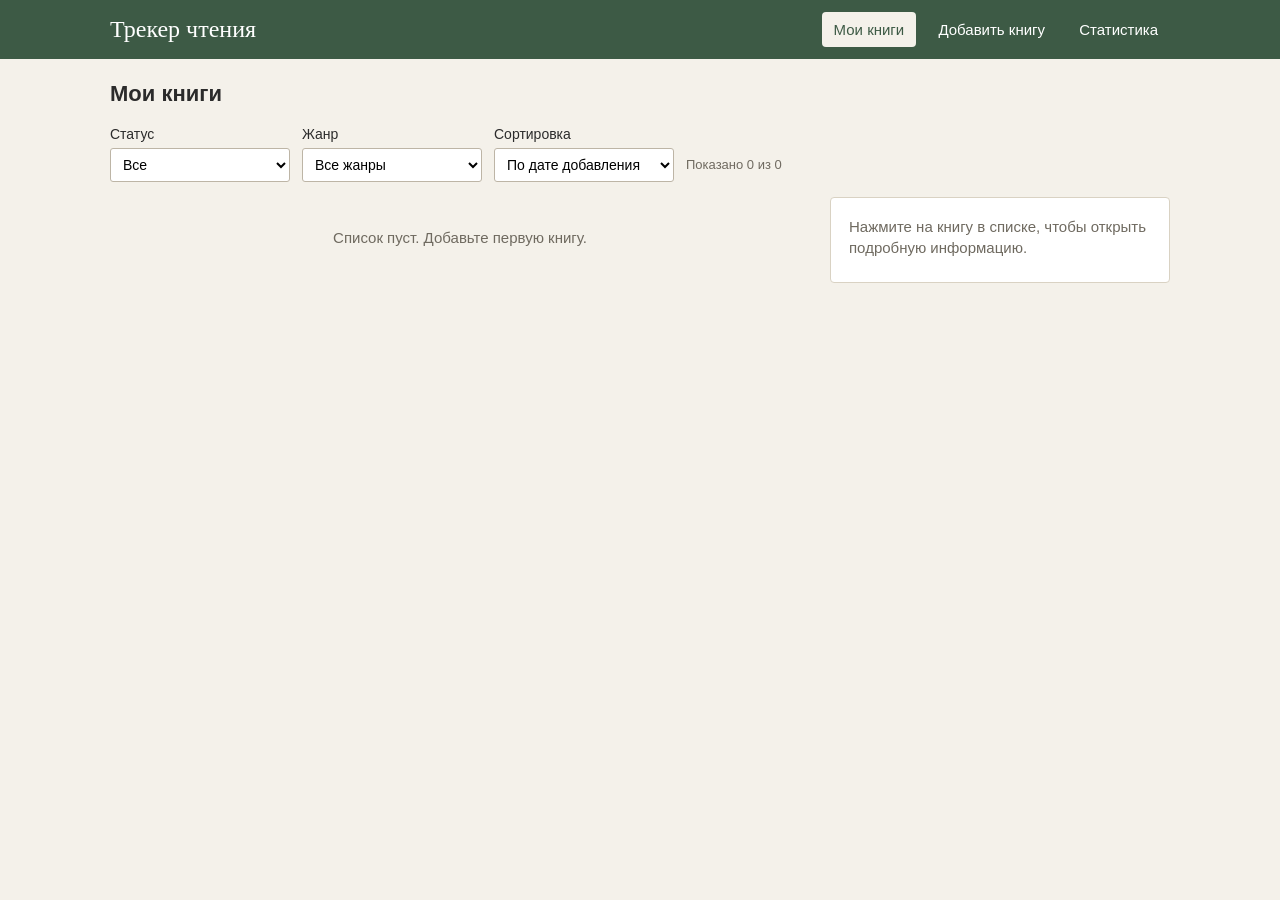
==== commit 685dc1f7: "Доработка трекера книг и практических работ - трекер: разделы открываются из шапки, вся статистика в" ====
--- a/final/index.html
+++ b/final/index.html
@@ -1,215 +1,204 @@
-<!doctype html>
+<!DOCTYPE html>
 <html lang="ru">
-  <head>
-    <meta charset="utf-8" />
-    <meta name="viewport" content="width=device-width, initial-scale=1" />
-    <meta name="description" content="Трекер чтения книг" />
-    <title>Трекер чтения</title>
-    <link rel="stylesheet" href="../shared.css?v=20261026-single1" />
-  </head>
-  <body>
+<head>
+    <meta charset="UTF-8">
+    <meta name="viewport" content="width=device-width, initial-scale=1.0">
+    <title>Трекер чтения книг</title>
+    <link rel="stylesheet" href="style.css">
+</head>
+<body>
+    <!-- шапка с навигацией по трём разделам -->
+    <header class="header">
+        <div class="header-inner">
+            <div class="logo">Трекер чтения</div>
+            <nav class="nav">
+                <a href="#books">Мои книги</a>
+                <a href="#add">Добавить книгу</a>
+                <a href="#statistics">Статистика</a>
+            </nav>
+        </div>
+    </header>
+
     <main>
-      <div class="page-heading">
-        <h1>Трекер чтения</h1>
-      </div>
-      <nav class="tabs" aria-label="Разделы приложения">
-        <a href="#books">Мои книги</a><a href="#add">Добавить книгу</a
-        ><a href="#statistics">Статистика</a>
-      </nav>
-      <section id="statistics">
-        <div class="stats">
-          <div class="stat balance">
-            <span>Прочитано страниц</span><strong id="pages-total">0</strong>
-          </div>
-          <div class="stat">
-            <span>Книг за <span id="stats-year" style="display: inline"></span> год</span
-            ><strong id="books-year">0</strong>
-          </div>
-          <div class="stat">
-            <span>Средняя оценка</span><strong id="average-rating">—</strong>
-          </div>
-        </div>
-      </section>
-      <div class="books-layout">
-        <section id="books" class="panel">
-          <div class="between">
-            <h2>Моя книжная полка</h2>
-            <span id="books-count" class="count">0 книг</span>
-          </div>
-          <div class="filters book-filters">
-            <label
-              >Статус<select id="filter-status">
-                <option value="">Все книги</option>
-                <option value="reading">Читаю</option>
-                <option value="finished">Прочитано</option>
-                <option value="planned">Планирую</option>
-              </select></label
-            ><label
-              >Жанр<select id="filter-genre">
-                <option value="">Все жанры</option>
-              </select></label
-            ><label
-              >Порядок<select id="sort">
-                <option value="added">Сначала новые</option>
-                <option value="title">По названию</option>
-                <option value="author">По автору</option>
-                <option value="rating">По оценке</option>
-              </select></label
-            >
-          </div>
-          <div id="book-list" class="book-list"></div>
-          <div id="books-empty" class="empty">
-            Пока полка пуста.<br />Добавьте книгу, с которой начнётся ваша история.
-          </div>
+        <p id="book-notice" class="notice"></p>
+
+        <!-- раздел 1: список книг и подробная информация о выбранной книге -->
+        <section id="books" class="section">
+            <h2>Мои книги</h2>
+
+            <div class="filters">
+                <label>Статус
+                    <select id="filter-status">
+                        <option value="">Все</option>
+                        <option value="reading">Читаю</option>
+                        <option value="finished">Прочитано</option>
+                        <option value="planned">Планирую</option>
+                    </select>
+                </label>
+                <label>Жанр
+                    <select id="filter-genre">
+                        <option value="">Все жанры</option>
+                    </select>
+                </label>
+                <label>Сортировка
+                    <select id="sort">
+                        <option value="added">По дате добавления</option>
+                        <option value="title">По названию</option>
+                        <option value="author">По автору</option>
+                        <option value="rating">По оценке</option>
+                    </select>
+                </label>
+                <span id="books-count" class="count"></span>
+            </div>
+
+            <div class="books-layout">
+                <div>
+                    <div id="book-list" class="book-list"></div>
+                    <p id="books-empty" class="empty">Список пуст. Добавьте первую книгу.</p>
+                </div>
+
+                <div id="book-detail" class="detail">
+                    <p id="detail-empty" class="muted">Нажмите на книгу в списке, чтобы открыть подробную информацию.</p>
+
+                    <div id="detail-content" hidden>
+                        <h3 id="detail-title"></h3>
+                        <p id="detail-author" class="muted"></p>
+                        <p><b>Жанр:</b> <span id="detail-genre"></span></p>
+                        <p><b>Страниц:</b> <span id="detail-pages"></span></p>
+                        <p><b>Оценка:</b> <span id="detail-rating"></span></p>
+                        <p><b>Добавлена:</b> <span id="detail-added"></span></p>
+
+                        <label for="detail-status-input">Статус</label>
+                        <select id="detail-status-input">
+                            <option value="planned">Планирую</option>
+                            <option value="reading">Читаю</option>
+                            <option value="finished">Прочитано</option>
+                        </select>
+
+                        <label for="progress-input">Прочитано страниц</label>
+                        <input id="progress-input" type="text" inputmode="numeric">
+                        <div id="progress-error" class="error"></div>
+                        <div class="progress">
+                            <div id="progress-bar" class="progress-fill"></div>
+                        </div>
+                        <p id="progress-text" class="small"></p>
+
+                        <h4>Заметки</h4>
+                        <textarea id="note" rows="4"></textarea>
+                        <div id="note-error" class="error"></div>
+                        <button id="save-note" type="button">Сохранить заметку</button>
+                        <span id="note-draft" class="small"></span>
+
+                        <h4>Любимые цитаты</h4>
+                        <ul id="quote-list" class="quotes"></ul>
+                        <form id="quote-form" novalidate>
+                            <textarea id="quote" rows="2" placeholder="Текст цитаты"></textarea>
+                            <div id="quote-error" class="error"></div>
+                            <button type="submit" class="secondary">Добавить цитату</button>
+                        </form>
+
+                        <button id="delete-book" type="button" class="delete">Удалить книгу</button>
+                    </div>
+                </div>
+            </div>
         </section>
-        <aside class="stack">
-          <section id="book-detail" class="panel">
-            <h2>Ближе к книге</h2>
-            <p id="detail-empty" class="muted">
-              Выберите книгу на полке, чтобы отметить прогресс, добавить заметку или цитату.
-            </p>
-            <div id="detail-content" hidden>
-              <p id="detail-genre" class="eyebrow"></p>
-              <h2 id="detail-title"></h2>
-              <p id="detail-author" class="muted"></p>
-              <div class="row" style="margin-bottom: 18px">
-                <span id="detail-status" class="pill"></span
-                ><span id="detail-rating" class="count"></span>
-              </div>
-              <label
-                >Статус<select id="detail-status-input">
-                  <option value="planned">Планирую</option>
-                  <option value="reading">Читаю</option>
-                  <option value="finished">Прочитано</option>
-                </select></label
-              ><label style="margin-top: 16px"
-                >Прочитано страниц<input
-                  id="progress-input"
-                  type="text"
-                  inputmode="numeric"
-                  aria-describedby="progress-error"
-              /></label>
-              <div id="progress-error" class="error" aria-live="polite"></div>
-              <div class="bar-track">
-                <div id="progress-bar" class="bar-fill" style="width: 0%"></div>
-              </div>
-              <p id="progress-text" class="hint" style="margin-top: 8px"></p>
-              <label
-                >Мои заметки<textarea
-                  id="note"
-                  rows="3"
-                  aria-describedby="note-error"
-                ></textarea>
-              </label>
-              <div id="note-error" class="error" aria-live="polite"></div>
-              <div class="row">
-                <button id="save-note" class="primary small">Сохранить заметку</button
-                ><span id="note-draft" class="count"></span>
-              </div>
-              <h3 style="margin-top: 25px">Любимые цитаты</h3>
-              <ul id="quote-list" class="quote-list"></ul>
-              <form id="quote-form" novalidate>
-                <label
-                  >Новая цитата<textarea
-                    id="quote"
-                    rows="2"
-                    placeholder="Строка, которую хочется запомнить"
-                  ></textarea>
-                </label>
-                <div id="quote-error" class="error" aria-live="polite"></div>
-                <button type="submit" class="small">Добавить цитату</button>
-              </form>
-              <button id="delete-book" class="quiet small danger" style="margin-top: 25px">
-                Удалить книгу
-              </button>
-            </div>
-          </section>
-          <section class="panel">
-            <h2>Карта чтения</h2>
-            <p class="hint">Количество книг по жанрам на вашей полке.</p>
-            <div id="genre-chart" role="img" aria-label="Распределение книг по жанрам"></div>
-            <p id="genre-empty" class="muted">Здесь появятся ваши любимые жанры.</p>
-            <h3 style="margin-top: 24px">Общий прогресс</h3>
-            <div class="bar-track">
-              <div id="overall-progress" class="bar-fill" style="width: 0%"></div>
-            </div>
-            <p id="overall-text" class="hint" style="margin-top: 8px">0 из 0 страниц</p>
-          </section>
-        </aside>
-      </div>
-      <section id="add" class="panel" style="margin-top: 24px">
-        <p class="eyebrow">Место для новой истории</p>
-        <h2>Добавить книгу</h2>
-        <form id="book-form" novalidate>
-          <div class="fields">
-            <label
-              >Название<input
-                id="title"
-                type="text"
-                placeholder="Маленький принц"
-                aria-describedby="title-error" />
-              <div id="title-error" class="error" aria-live="polite"></div></label
-            ><label
-              >Автор<input
-                id="author"
-                type="text"
-                placeholder="Антуан де Сент Экзюпери"
-                aria-describedby="author-error" />
-              <div id="author-error" class="error" aria-live="polite"></div></label
-            ><label
-              >Жанр<input
-                id="genre"
-                type="text"
-                list="genres"
-                placeholder="Повесть"
-                aria-describedby="genre-error" /><datalist id="genres">
-                <option value="Роман"></option>
-                <option value="Повесть"></option>
-                <option value="Фантастика"></option>
-                <option value="Научпоп"></option>
-                <option value="Поэзия"></option>
-              </datalist>
-              <div id="genre-error" class="error" aria-live="polite"></div></label
-            ><label
-              >Количество страниц<input
-                id="pages"
-                type="text"
-                inputmode="numeric"
-                placeholder="96"
-                aria-describedby="pages-error" />
-              <div id="pages-error" class="error" aria-live="polite"></div></label
-            ><label
-              >Статус<select id="status">
-                <option value="planned">Планирую</option>
-                <option value="reading">Читаю</option>
-                <option value="finished">Прочитано</option>
-              </select></label
-            ><label
-              >Оценка<select id="rating">
-                <option value="1">1 из 5</option>
-                <option value="2">2 из 5</option>
-                <option value="3" selected>3 из 5</option>
-                <option value="4">4 из 5</option>
-                <option value="5">5 из 5</option>
-              </select></label
-            ><label class="full"
-              >Заметки<textarea
-                id="notes"
-                rows="2"
-                placeholder="Что привлекло вас в этой книге"
-                aria-describedby="notes-error"
-              ></textarea>
-              <div id="notes-error" class="error" aria-live="polite"></div
-            ></label>
-          </div>
-          <div class="row">
-            <button class="primary" type="submit">Поставить на полку</button
-            ><button id="reset-book-form" type="button" class="quiet">Очистить форму</button>
-          </div>
-        </form>
-      </section>
-      <div id="book-notice" class="status-line" role="status"></div>
+
+        <!-- раздел 2: форма добавления книги -->
+        <section id="add" class="section" hidden>
+            <h2>Добавить книгу</h2>
+
+            <form id="book-form" class="book-form" novalidate>
+                <div class="field">
+                    <label for="title">Название</label>
+                    <input id="title" type="text" placeholder="Мастер и Маргарита">
+                    <div id="title-error" class="error"></div>
+                </div>
+                <div class="field">
+                    <label for="author">Автор</label>
+                    <input id="author" type="text" placeholder="Михаил Булгаков">
+                    <div id="author-error" class="error"></div>
+                </div>
+                <div class="field">
+                    <label for="genre">Жанр</label>
+                    <input id="genre" type="text" list="genres" placeholder="Роман">
+                    <datalist id="genres">
+                        <option value="Роман">
+                        <option value="Повесть">
+                        <option value="Фантастика">
+                        <option value="Детектив">
+                        <option value="Научпоп">
+                        <option value="Поэзия">
+                    </datalist>
+                    <div id="genre-error" class="error"></div>
+                </div>
+                <div class="field">
+                    <label for="pages">Количество страниц</label>
+                    <input id="pages" type="text" inputmode="numeric" placeholder="480">
+                    <div id="pages-error" class="error"></div>
+                </div>
+                <div class="field">
+                    <label for="status">Статус</label>
+                    <select id="status">
+                        <option value="planned">Планирую</option>
+                        <option value="reading">Читаю</option>
+                        <option value="finished">Прочитано</option>
+                    </select>
+                    <div id="status-error" class="error"></div>
+                </div>
+                <div class="field">
+                    <label for="rating">Оценка</label>
+                    <select id="rating">
+                        <option value="1">1</option>
+                        <option value="2">2</option>
+                        <option value="3" selected>3</option>
+                        <option value="4">4</option>
+                        <option value="5">5</option>
+                    </select>
+                    <div id="rating-error" class="error"></div>
+                </div>
+                <div class="field wide">
+                    <label for="notes">Заметки</label>
+                    <textarea id="notes" rows="3"></textarea>
+                    <div id="notes-error" class="error"></div>
+                </div>
+                <div class="buttons wide">
+                    <button type="submit">Добавить</button>
+                    <button id="reset-book-form" type="button" class="secondary">Очистить</button>
+                </div>
+            </form>
+        </section>
+
+        <!-- раздел 3: статистика -->
+        <section id="statistics" class="section" hidden>
+            <h2>Статистика</h2>
+
+            <div class="stats">
+                <div class="stat">
+                    <div class="stat-value" id="pages-total">0</div>
+                    <div>прочитано страниц</div>
+                </div>
+                <div class="stat">
+                    <div class="stat-value" id="books-year">0</div>
+                    <div>книг прочитано за <span id="stats-year"></span> год</div>
+                </div>
+                <div class="stat">
+                    <div class="stat-value" id="average-rating">—</div>
+                    <div>средняя оценка</div>
+                </div>
+            </div>
+
+            <h3>Книги по жанрам</h3>
+            <div id="genre-chart" class="chart"></div>
+            <p id="genre-empty" class="muted">Пока нет книг.</p>
+
+            <h3>Общий прогресс</h3>
+            <div class="progress">
+                <div id="overall-progress" class="progress-fill"></div>
+            </div>
+            <p id="overall-text" class="small">0 из 0 страниц</p>
+        </section>
     </main>
-    <script src="app.js?v=20261026-single1"></script>
-  </body>
+
+    <script src="app.js"></script>
+</body>
 </html>
--- a/final/style.css
+++ b/final/style.css
@@ -0,0 +1,455 @@
+* {
+    box-sizing: border-box;
+}
+
+body {
+    margin: 0;
+    font-family: Arial, Helvetica, sans-serif;
+    font-size: 15px;
+    line-height: 1.4;
+    color: #2b2b2b;
+    background: #f4f1ea;
+}
+
+h2 {
+    margin: 0 0 15px;
+    font-size: 22px;
+}
+
+h3 {
+    margin: 25px 0 10px;
+    font-size: 17px;
+}
+
+h4 {
+    margin: 20px 0 6px;
+    font-size: 15px;
+}
+
+p {
+    margin: 0 0 6px;
+}
+
+.muted {
+    color: #6f6a60;
+}
+
+.small {
+    font-size: 13px;
+    color: #6f6a60;
+}
+
+/* шапка */
+.header {
+    background: #3d5a45;
+    color: #fff;
+}
+
+.header-inner {
+    max-width: 1100px;
+    margin: 0 auto;
+    padding: 12px 20px;
+    display: flex;
+    align-items: center;
+    justify-content: space-between;
+    flex-wrap: wrap;
+    gap: 10px;
+}
+
+.logo {
+    font-family: Georgia, 'Times New Roman', serif;
+    font-size: 24px;
+}
+
+.nav a {
+    display: inline-block;
+    margin-left: 6px;
+    padding: 7px 12px;
+    color: #fff;
+    text-decoration: none;
+    border-radius: 4px;
+}
+
+.nav a:hover {
+    background: rgba(255, 255, 255, 0.12);
+}
+
+.nav a.active {
+    background: #f4f1ea;
+    color: #3d5a45;
+}
+
+main {
+    max-width: 1100px;
+    margin: 0 auto;
+    padding: 20px;
+}
+
+/* элементы форм */
+label {
+    display: block;
+    margin: 12px 0 4px;
+    font-size: 14px;
+}
+
+input,
+select,
+textarea {
+    width: 100%;
+    padding: 7px 8px;
+    font: inherit;
+    border: 1px solid #bdb5a6;
+    border-radius: 3px;
+    background: #fff;
+}
+
+textarea {
+    resize: vertical;
+}
+
+input.invalid,
+textarea.invalid {
+    border-color: #b03a2e;
+    background: #fdf3f2;
+}
+
+.error {
+    color: #b03a2e;
+    font-size: 13px;
+    margin-top: 3px;
+}
+
+button {
+    padding: 8px 14px;
+    font: inherit;
+    color: #fff;
+    background: #3d5a45;
+    border: 1px solid #3d5a45;
+    border-radius: 4px;
+    cursor: pointer;
+}
+
+button:hover {
+    background: #2f4836;
+}
+
+button.secondary {
+    color: #2b2b2b;
+    background: #fff;
+    border-color: #bdb5a6;
+}
+
+button.secondary:hover {
+    background: #eee9df;
+}
+
+button.delete {
+    margin-top: 25px;
+    color: #b03a2e;
+    background: #fff;
+    border-color: #d9a8a2;
+}
+
+button.delete:hover {
+    background: #fdf3f2;
+}
+
+.notice {
+    margin: 0 0 15px;
+    padding: 8px 12px;
+    background: #e3eedf;
+    border-left: 4px solid #3d5a45;
+}
+
+.notice:empty {
+    display: none;
+}
+
+/* список книг */
+.filters {
+    display: flex;
+    flex-wrap: wrap;
+    align-items: flex-end;
+    gap: 12px;
+    margin-bottom: 15px;
+}
+
+.filters label {
+    margin: 0;
+    width: 180px;
+}
+
+.filters select {
+    margin-top: 4px;
+}
+
+.count {
+    padding-bottom: 8px;
+    font-size: 13px;
+    color: #6f6a60;
+}
+
+.books-layout {
+    display: grid;
+    grid-template-columns: 1fr 340px;
+    gap: 20px;
+    align-items: start;
+}
+
+.book-list {
+    display: grid;
+    grid-template-columns: repeat(auto-fill, minmax(170px, 1fr));
+    gap: 15px;
+}
+
+.book-card {
+    background: #fff;
+    border: 1px solid #d9d2c3;
+    border-radius: 4px;
+    cursor: pointer;
+    overflow: hidden;
+}
+
+.book-card:hover {
+    border-color: #8c8576;
+}
+
+.book-card.selected {
+    border: 2px solid #3d5a45;
+}
+
+/* обложка рисуется блоком с цветом, названием и автором */
+.cover {
+    height: 150px;
+    padding: 12px;
+    display: flex;
+    flex-direction: column;
+    justify-content: space-between;
+    color: #fbf7ee;
+    border-left: 7px solid rgba(0, 0, 0, 0.25);
+    overflow: hidden;
+    overflow-wrap: anywhere;
+}
+
+.cover-title {
+    font-family: Georgia, 'Times New Roman', serif;
+    font-size: 17px;
+    line-height: 1.2;
+}
+
+.cover-author {
+    font-size: 13px;
+}
+
+.cover-0 { background: #8c5a3c; }
+.cover-1 { background: #3f6e6a; }
+.cover-2 { background: #6b4f7a; }
+.cover-3 { background: #a0703a; }
+.cover-4 { background: #46607e; }
+
+.card-info {
+    padding: 8px 10px 10px;
+    font-size: 13px;
+}
+
+.card-info p {
+    margin-bottom: 4px;
+    overflow-wrap: anywhere;
+}
+
+.stars {
+    color: #d19a1e;
+    letter-spacing: 1px;
+}
+
+.status {
+    font-weight: bold;
+}
+
+.status-planned { color: #5d6f82; }
+.status-reading { color: #b5761c; }
+.status-finished { color: #3d7a4f; }
+
+.empty {
+    padding: 30px 10px;
+    text-align: center;
+    color: #6f6a60;
+}
+
+/* подробная информация о книге */
+.detail {
+    background: #fff;
+    border: 1px solid #d9d2c3;
+    border-radius: 4px;
+    padding: 18px;
+}
+
+.detail h3 {
+    margin-top: 0;
+    font-family: Georgia, 'Times New Roman', serif;
+    font-size: 20px;
+    overflow-wrap: anywhere;
+}
+
+.progress {
+    height: 10px;
+    margin-top: 10px;
+    background: #e4ddcf;
+    border-radius: 5px;
+    overflow: hidden;
+}
+
+.progress-fill {
+    width: 0;
+    height: 100%;
+    background: #3d5a45;
+}
+
+.card-info .progress {
+    height: 5px;
+    margin-top: 6px;
+}
+
+.quotes {
+    margin: 0 0 10px;
+    padding: 0;
+    list-style: none;
+}
+
+.quotes li {
+    display: flex;
+    gap: 8px;
+    padding: 6px 0;
+    border-bottom: 1px solid #e4ddcf;
+    font-style: italic;
+    overflow-wrap: anywhere;
+}
+
+.quotes li span {
+    flex: 1;
+}
+
+.quotes li button {
+    padding: 0 6px;
+    color: #b03a2e;
+    background: none;
+    border: none;
+    font-style: normal;
+}
+
+#quote-form button {
+    margin-top: 6px;
+}
+
+/* форма добавления */
+.book-form {
+    display: grid;
+    grid-template-columns: 1fr 1fr;
+    gap: 0 20px;
+    max-width: 750px;
+    background: #fff;
+    border: 1px solid #d9d2c3;
+    border-radius: 4px;
+    padding: 5px 20px 20px;
+}
+
+.wide {
+    grid-column: 1 / -1;
+}
+
+.buttons {
+    margin-top: 15px;
+}
+
+/* статистика */
+.stats {
+    display: flex;
+    flex-wrap: wrap;
+    gap: 15px;
+}
+
+.stat {
+    flex: 1;
+    min-width: 180px;
+    padding: 15px;
+    background: #fff;
+    border: 1px solid #d9d2c3;
+    border-radius: 4px;
+}
+
+.stat-value {
+    font-size: 28px;
+    font-weight: bold;
+    color: #3d5a45;
+}
+
+.chart {
+    max-width: 650px;
+}
+
+.chart-row {
+    display: flex;
+    align-items: center;
+    gap: 10px;
+    margin-bottom: 8px;
+}
+
+.chart-name {
+    width: 140px;
+    overflow-wrap: anywhere;
+}
+
+.chart-bar {
+    flex: 1;
+    height: 16px;
+    background: #e4ddcf;
+}
+
+.chart-fill {
+    height: 100%;
+    background: #a0703a;
+}
+
+.chart-count {
+    width: 30px;
+    text-align: right;
+}
+
+#statistics .progress {
+    max-width: 650px;
+}
+
+/* узкие экраны */
+@media (max-width: 800px) {
+    .books-layout {
+        grid-template-columns: 1fr;
+    }
+}
+
+@media (max-width: 600px) {
+    main {
+        padding: 15px;
+    }
+
+    .nav a {
+        margin: 0 4px 0 0;
+    }
+
+    .filters label {
+        width: 100%;
+    }
+
+    .book-list {
+        grid-template-columns: 1fr 1fr;
+        gap: 10px;
+    }
+
+    .book-form {
+        grid-template-columns: 1fr;
+        padding: 5px 15px 15px;
+    }
+
+    .chart-name {
+        width: 100px;
+    }
+}
